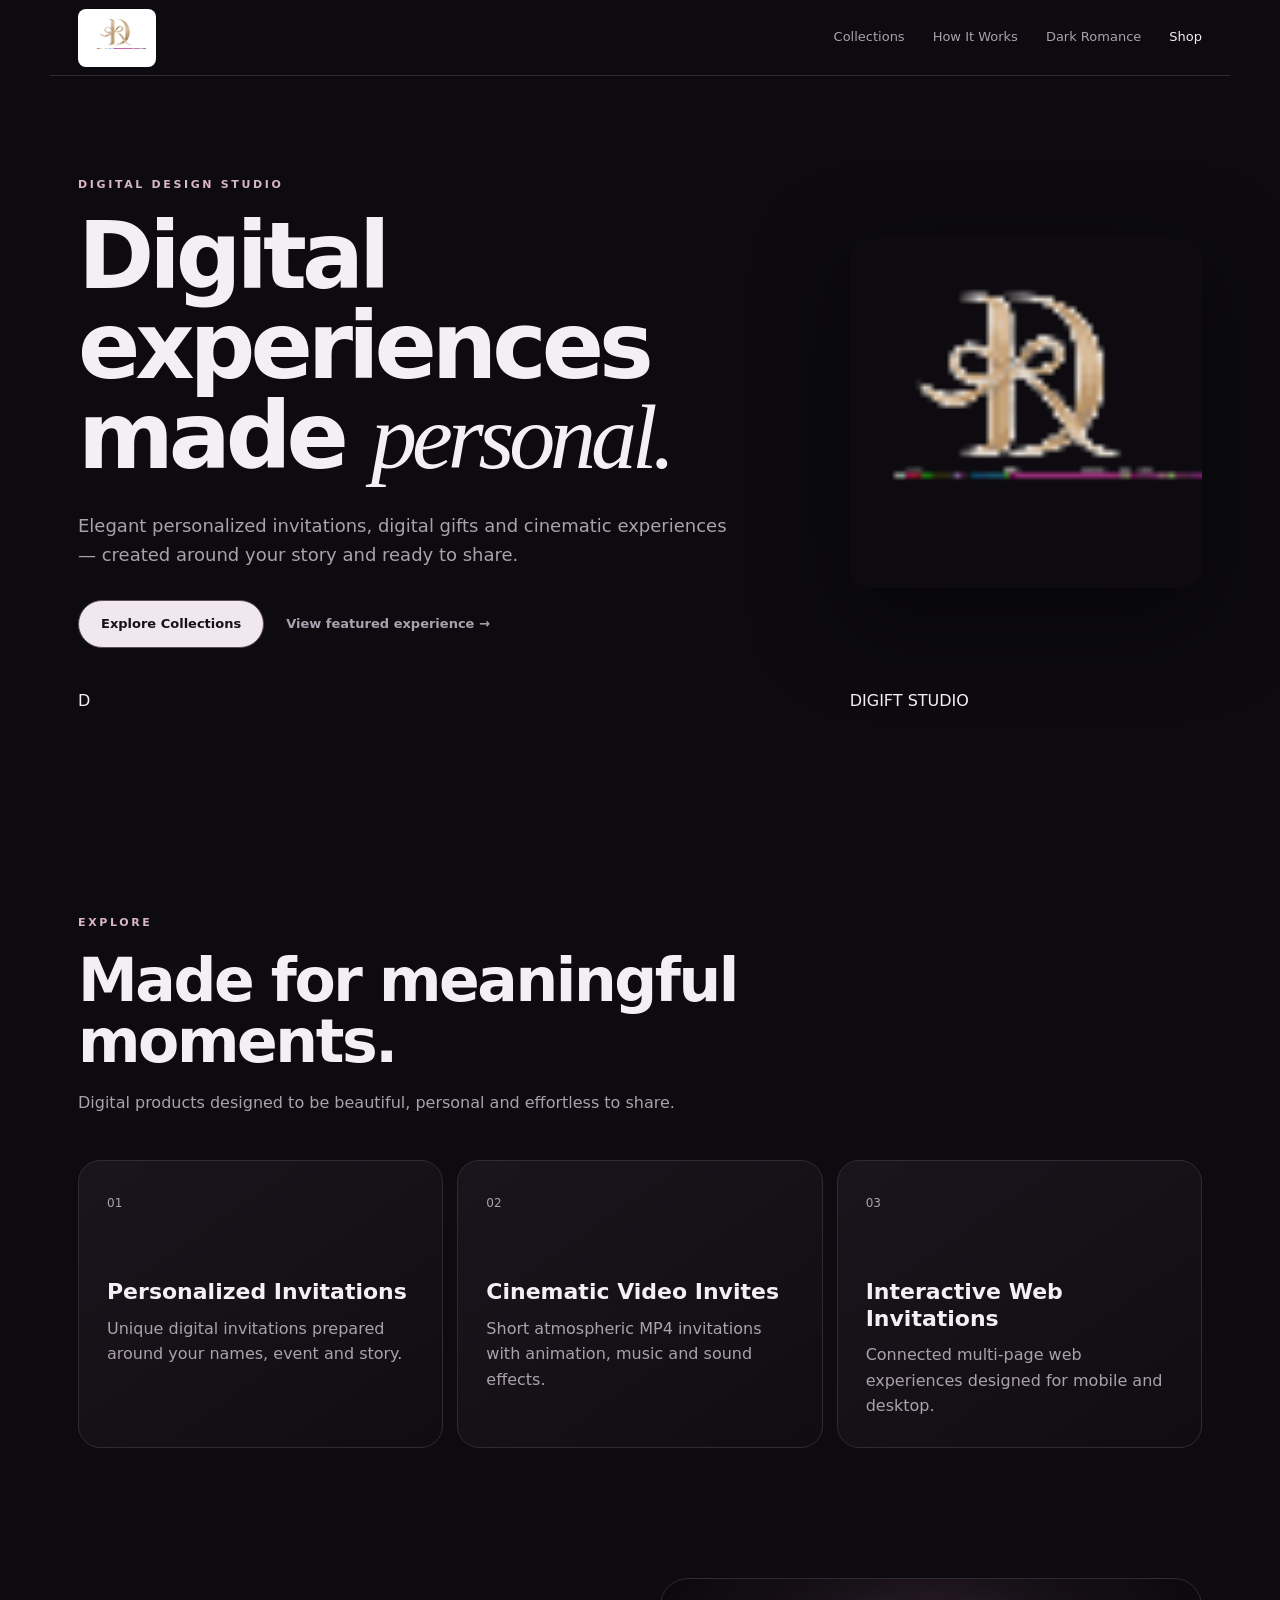
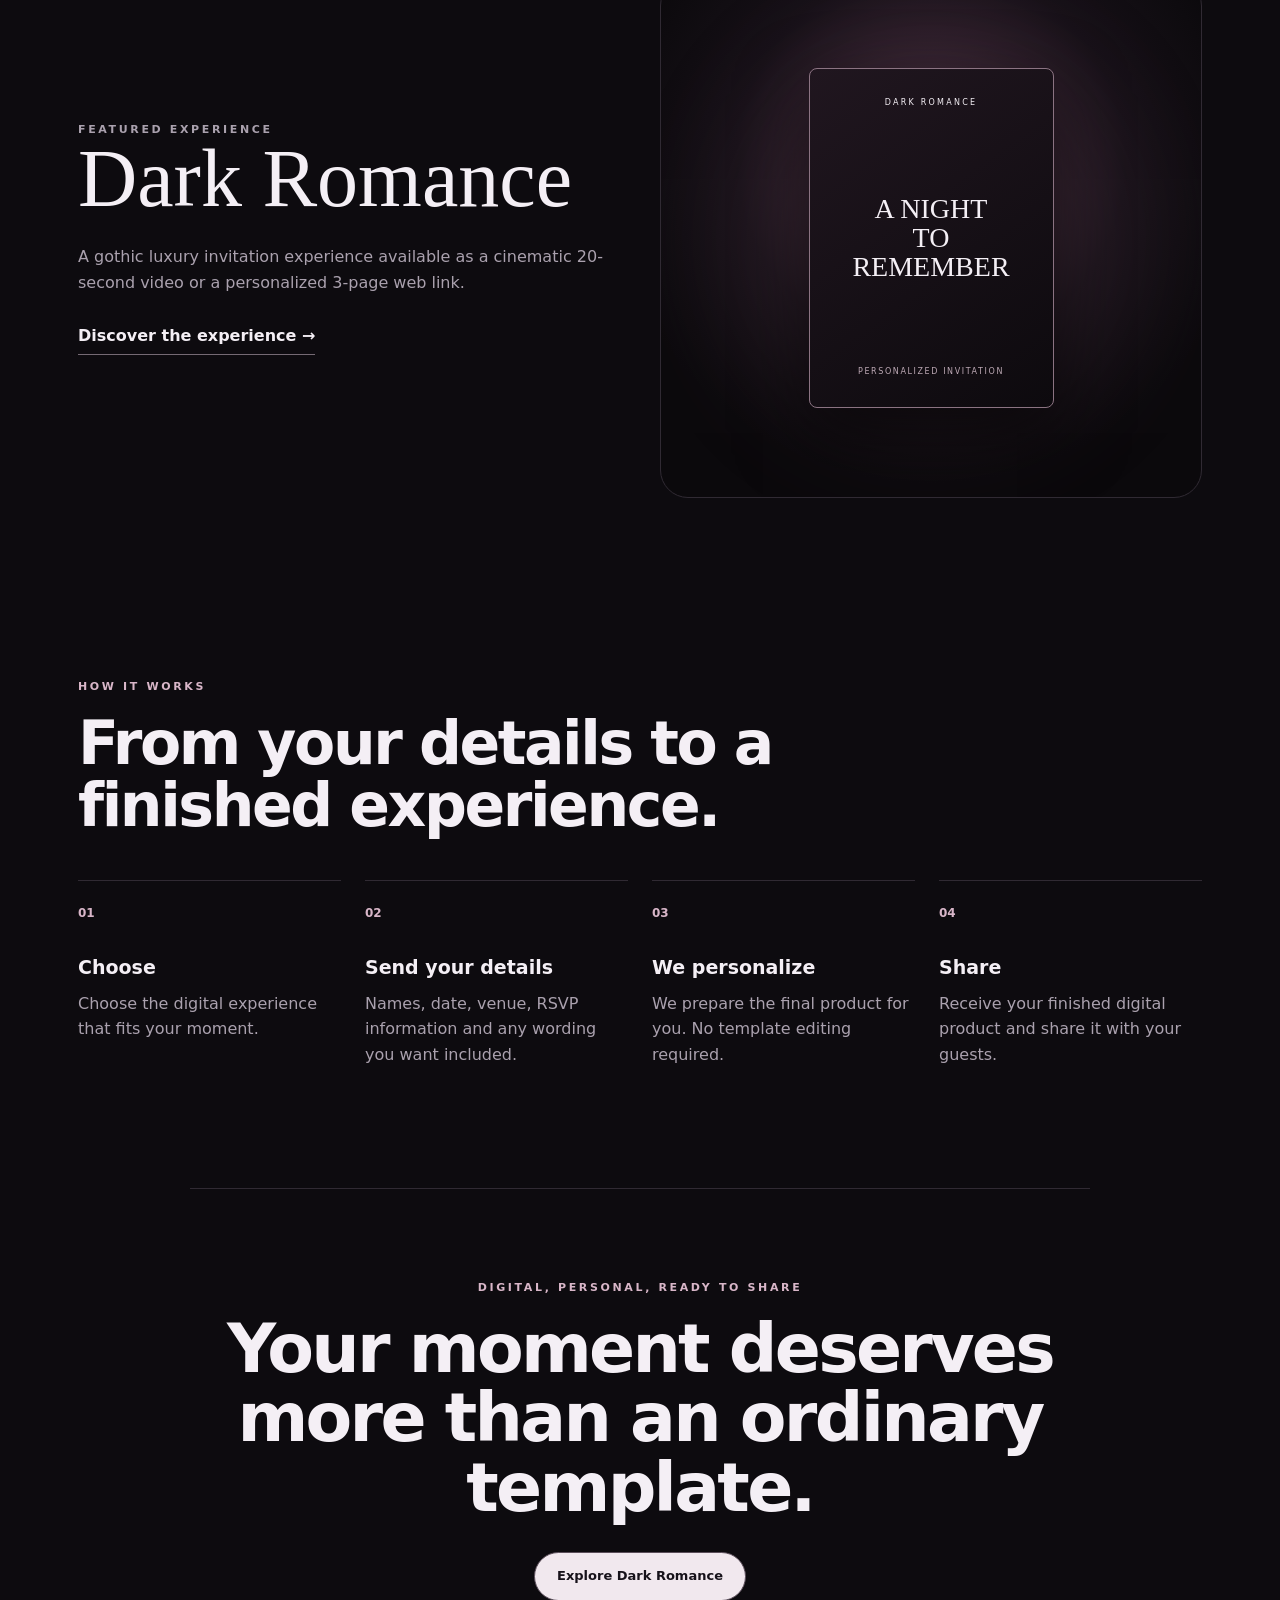
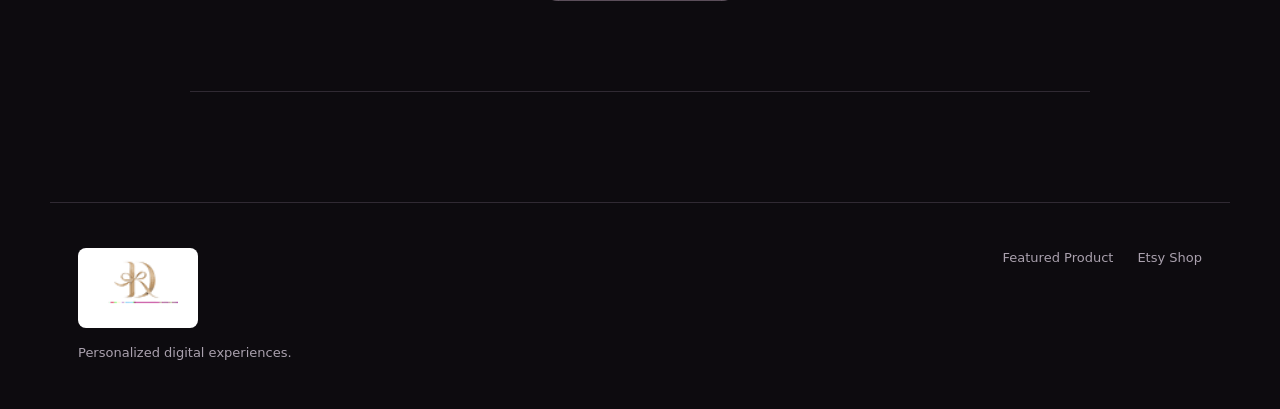
==== index.html @ c147edbf "Use PNG logo assets on homepage" ====
<!doctype html>
<html lang="en">
<head>
  <meta charset="utf-8">
  <meta name="viewport" content="width=device-width,initial-scale=1,viewport-fit=cover">
  <meta name="theme-color" content="#0d0b0f">
  <meta name="description" content="Digift Studio creates personalized digital invitations, cinematic video invites, interactive web invitations and elegant digital gifts designed to feel like an experience.">
  <meta name="robots" content="index,follow,max-image-preview:large">
  <link rel="canonical" href="https://digiftstudio.com/">
  <link rel="icon" href="/assets/digift-logo-transparent.png" type="image/png">
  <meta property="og:type" content="website">
  <meta property="og:site_name" content="Digift Studio">
  <meta property="og:title" content="Digift Studio | Personalized Digital Invitations & Gifts">
  <meta property="og:description" content="Personalized digital invitations, cinematic video invites, interactive web experiences and elegant digital gifts.">
  <meta property="og:url" content="https://digiftstudio.com/">
  <meta property="og:image" content="https://digiftstudio.com/assets/digift-logo-transparent.png">
  <meta name="twitter:card" content="summary">
  <meta name="twitter:title" content="Digift Studio | Personalized Digital Invitations & Gifts">
  <meta name="twitter:description" content="Digital experiences made personal.">
  <script type="application/ld+json">
  {
    "@context":"https://schema.org",
    "@type":"Organization",
    "name":"Digift Studio",
    "url":"https://digiftstudio.com/",
    "logo":"https://digiftstudio.com/assets/digift-logo-transparent.png",
    "description":"Digital design studio creating personalized digital invitations, gifts and interactive experiences."
  }
  </script>
  <link rel="stylesheet" href="/styles.css">
  <title>Digift Studio | Personalized Digital Invitations & Gifts</title>
</head>
<body>
<a class="skip-link" href="#main">Skip to content</a>
<header class="site-header">
  <a class="brand brand-logo" href="/" aria-label="Digift Studio home"><img src="/assets/digift-logo-transparent.png" alt="Digift Studio" width="132" height="132"></a>
  <nav class="desktop-nav" aria-label="Primary navigation">
    <a href="#collections">Collections</a>
    <a href="#how-it-works">How It Works</a>
    <a href="/personalized-dark-romance-invitation/">Dark Romance</a>
    <a class="nav-shop" href="https://www.etsy.com/listing/4589077296/personalized-dark-romance-invitation" target="_blank" rel="noopener">Shop</a>
  </nav>
  <details class="mobile-nav">
    <summary aria-label="Open navigation">Menu</summary>
    <div class="mobile-nav-panel">
      <a href="#collections">Collections</a>
      <a href="#how-it-works">How It Works</a>
      <a href="/personalized-dark-romance-invitation/">Dark Romance</a>
      <a href="https://www.etsy.com/listing/4589077296/personalized-dark-romance-invitation" target="_blank" rel="noopener">View on Etsy</a>
    </div>
  </details>
</header>

<main id="main">
  <section class="hero hero-home">
    <div class="hero-copy-wrap">
      <p class="eyebrow">DIGITAL DESIGN STUDIO</p>
      <h1>Digital experiences made <em>personal.</em></h1>
      <p class="hero-copy">Elegant personalized invitations, digital gifts and cinematic experiences — created around your story and ready to share.</p>
      <div class="hero-actions">
        <a class="button" href="#collections">Explore Collections</a>
        <a class="quiet-link" href="/personalized-dark-romance-invitation/">View featured experience →</a>
      </div>
    </div>
    <div class="hero-brand"><img src="/assets/digift-logo-transparent.png" alt="Digift Studio logo" width="520" height="520" loading="eager" decoding="async"></div>
      <div class="brand-monogram">D</div>
      <div class="brand-caption">DIGIFT <span>STUDIO</span></div>
    </div>
  </section>

  <section id="collections" class="section">
    <div class="section-heading">
      <p class="eyebrow">EXPLORE</p>
      <h2>Made for meaningful moments.</h2>
      <p class="section-intro">Digital products designed to be beautiful, personal and effortless to share.</p>
    </div>
    <div class="cards">
      <article class="card"><span>01</span><h3>Personalized Invitations</h3><p>Unique digital invitations prepared around your names, event and story.</p></article>
      <article class="card"><span>02</span><h3>Cinematic Video Invites</h3><p>Short atmospheric MP4 invitations with animation, music and sound effects.</p></article>
      <article class="card"><span>03</span><h3>Interactive Web Invitations</h3><p>Connected multi-page web experiences designed for mobile and desktop.</p></article>
    </div>
  </section>

  <section class="feature" aria-labelledby="featured-title">
    <div class="feature-copy">
      <p class="eyebrow">FEATURED EXPERIENCE</p>
      <h2 id="featured-title">Dark Romance</h2>
      <p>A gothic luxury invitation experience available as a cinematic 20-second video or a personalized 3-page web link.</p>
      <a class="text-link" href="/personalized-dark-romance-invitation/">Discover the experience →</a>
    </div>
    <div class="feature-art" aria-hidden="true">
      <div class="art-glow"></div>
      <div class="mini-card"><small>DARK ROMANCE</small><strong>A NIGHT<br>TO REMEMBER</strong><i>PERSONALIZED INVITATION</i></div>
    </div>
  </section>

  <section id="how-it-works" class="section">
    <div class="section-heading">
      <p class="eyebrow">HOW IT WORKS</p>
      <h2>From your details to a finished experience.</h2>
    </div>
    <div class="steps">
      <div><b>01</b><h3>Choose</h3><p>Choose the digital experience that fits your moment.</p></div>
      <div><b>02</b><h3>Send your details</h3><p>Names, date, venue, RSVP information and any wording you want included.</p></div>
      <div><b>03</b><h3>We personalize</h3><p>We prepare the final product for you. No template editing required.</p></div>
      <div><b>04</b><h3>Share</h3><p>Receive your finished digital product and share it with your guests.</p></div>
    </div>
  </section>

  <section class="cta-section">
    <p class="eyebrow">DIGITAL, PERSONAL, READY TO SHARE</p>
    <h2>Your moment deserves more than an ordinary template.</h2>
    <a class="button" href="/personalized-dark-romance-invitation/">Explore Dark Romance</a>
  </section>
</main>

<footer>
  <div><a class="brand footer-logo" href="/" aria-label="Digift Studio home"><img src="/assets/digift-logo-transparent.png" alt="Digift Studio" width="150" height="150"></a><p>Personalized digital experiences.</p></div>
  <div class="footer-links"><a href="/personalized-dark-romance-invitation/">Featured Product</a><a href="https://www.etsy.com/listing/4589077296/personalized-dark-romance-invitation" target="_blank" rel="noopener">Etsy Shop</a></div>
</footer>
</body>
</html>
---- styles.css ----
:root{--bg:#0d0b0f;--panel:#17131a;--text:#f4eff5;--muted:#aaa1ae;--line:#302a33;--accent:#d8b6c8;--gold:#c7a16b;--max:1180px}
*{box-sizing:border-box}
html{scroll-behavior:smooth;scroll-padding-top:90px}
body{margin:0;background:var(--bg);color:var(--text);font-family:Inter,ui-sans-serif,system-ui,-apple-system,BlinkMacSystemFont,"Segoe UI",sans-serif;line-height:1.6}
a{color:inherit;text-decoration:none}
a:focus-visible,summary:focus-visible{outline:2px solid var(--accent);outline-offset:4px;border-radius:4px}
.skip-link{position:fixed;left:12px;top:-60px;background:#fff;color:#111;padding:10px 14px;border-radius:8px;z-index:100}
.skip-link:focus{top:12px}
.site-header{min-height:76px;display:flex;align-items:center;justify-content:space-between;max-width:var(--max);margin:auto;padding:0 28px;border-bottom:1px solid var(--line);position:relative;z-index:10}
.brand{font-weight:800;letter-spacing:.16em;font-size:14px;white-space:nowrap}.brand span{font-weight:400;color:var(--muted)}
.brand-logo{display:flex;align-items:center;letter-spacing:0}.brand-logo img{display:block;width:78px;height:58px;object-fit:contain;background:#fff;border-radius:8px}.footer-logo img{width:120px;height:80px;object-fit:contain;background:#fff;border-radius:8px}
nav{display:flex;gap:28px;font-size:13px;color:var(--muted)}nav a:hover,.text-link:hover,.quiet-link:hover{color:var(--text)}.nav-shop{color:var(--text)}
.mobile-nav{display:none;color:var(--text)}.mobile-nav summary{cursor:pointer;list-style:none;font-size:12px;letter-spacing:.1em;text-transform:uppercase}.mobile-nav summary::-webkit-details-marker{display:none}.mobile-nav-panel{position:absolute;right:0;top:64px;width:min(260px,calc(100vw - 44px));padding:10px;border:1px solid var(--line);border-radius:18px;background:rgba(23,19,26,.97);box-shadow:0 20px 60px #0008}.mobile-nav-panel a{display:block;padding:12px 14px;color:var(--muted)}.mobile-nav-panel a:hover{color:var(--text)}
.hero{max-width:var(--max);margin:auto;padding:100px 28px}.hero-home{min-height:690px;display:grid;grid-template-columns:1.35fr .65fr;gap:40px;align-items:center}.eyebrow{font-size:11px;letter-spacing:.24em;color:var(--accent);font-weight:700;margin:0 0 18px}.hero h1{font-size:clamp(48px,8vw,92px);line-height:.98;letter-spacing:-.055em;margin:0;max-width:900px}.hero h1 em{font-family:Georgia,serif;font-weight:400}.hero-copy{max-width:650px;color:var(--muted);font-size:18px;margin:30px 0}.hero-actions{display:flex;align-items:center;gap:22px;flex-wrap:wrap}.button{display:inline-flex;align-items:center;justify-content:center;width:max-content;padding:13px 22px;border:1px solid #5b4e5a;border-radius:999px;background:#f1e8ee;color:#17121a;font-weight:700;font-size:13px}.quiet-link{color:var(--muted);font-size:13px;font-weight:600}.hero-brand{min-height:420px;display:grid;place-items:center}.hero-brand img{width:min(100%,520px);height:auto;display:block;border-radius:20px;box-shadow:0 30px 90px #0008}
.section{max-width:var(--max);margin:auto;padding:100px 28px}.section-heading{max-width:800px;margin-bottom:44px}.section h2{font-size:clamp(34px,5vw,60px);line-height:1.02;letter-spacing:-.04em;margin:0}.section-intro{color:var(--muted);max-width:650px;margin:18px 0 0}.cards{display:grid;grid-template-columns:repeat(3,1fr);gap:14px}.card{min-height:260px;border:1px solid var(--line);border-radius:22px;padding:28px;background:linear-gradient(145deg,#1a151c,#100d12);transition:transform .25s ease,border-color .25s ease}.card:hover{transform:translateY(-4px);border-color:#544653}.card span{color:var(--muted);font-size:12px}.card h3{font-size:22px;margin:65px 0 10px;line-height:1.2}.card p,.steps p,.feature p{color:var(--muted);margin:0}
.feature{max-width:var(--max);margin:30px auto 80px;padding:0 28px;display:grid;grid-template-columns:1fr 1fr;gap:40px;align-items:center}.feature-copy{padding:50px 0}.feature-copy h2{font-size:clamp(48px,7vw,82px);font-family:Georgia,serif;font-weight:400;line-height:1;margin:0 0 24px}.text-link{display:inline-block;margin-top:28px;font-weight:700;border-bottom:1px solid #756a74;padding-bottom:5px}.feature-art{height:520px;border-radius:28px;border:1px solid var(--line);display:grid;place-items:center;overflow:hidden;position:relative;background:radial-gradient(circle at 50% 35%,#4b3042 0,#171118 45%,#0b090c 75%)}.art-glow{position:absolute;width:320px;height:320px;border-radius:50%;background:#8f5e78;filter:blur(80px);opacity:.22}.mini-card{position:relative;width:245px;height:340px;border:1px solid #8b7382;border-radius:8px;background:linear-gradient(145deg,#20161f,#0d0a0e);box-shadow:0 25px 70px #0009;padding:28px;display:flex;flex-direction:column;justify-content:space-between;text-align:center}.mini-card small{font-size:8px;letter-spacing:.28em}.mini-card strong{font-family:Georgia,serif;font-size:28px;line-height:1.05;font-weight:400}.mini-card i{font-size:8px;letter-spacing:.2em;font-style:normal;color:#bda9b5}
.steps{display:grid;grid-template-columns:repeat(4,1fr);gap:24px}.steps>div{border-top:1px solid var(--line);padding-top:18px}.steps b{color:var(--accent);font-size:12px}.steps h3{font-size:19px;margin:28px 0 8px}.cta-section{max-width:900px;margin:20px auto 110px;padding:90px 28px;text-align:center;border-top:1px solid var(--line);border-bottom:1px solid var(--line)}.cta-section h2{font-size:clamp(38px,6vw,68px);line-height:1.02;letter-spacing:-.04em;margin:0 0 30px}
footer{border-top:1px solid var(--line);max-width:var(--max);margin:auto;padding:45px 28px;display:flex;justify-content:space-between;gap:30px;color:var(--muted);font-size:13px}.footer-logo{display:inline-flex;align-items:center}footer .brand{color:var(--text)}footer p{margin:8px 0 0}.footer-links{display:flex;gap:24px;align-items:flex-start}.footer-links a:hover{color:var(--text)}
@media(max-width:760px){.desktop-nav{display:none}.mobile-nav{display:block}.site-header{padding:0 22px}.hero-home{grid-template-columns:1fr;min-height:auto;padding-top:78px}.hero-brand{min-height:230px;order:-1}.hero-brand img{width:min(88vw,460px)}.hero h1{font-size:clamp(46px,14vw,72px)}.hero-copy{font-size:16px}.cards,.feature,.steps{grid-template-columns:1fr}.feature-art{height:420px}.section{padding:75px 22px}.hero{padding:70px 22px}.feature{padding:0 22px}.feature-copy{padding:25px 0}.cta-section{margin:10px 22px 80px;padding:65px 10px}footer{margin:0 22px;padding-left:0;padding-right:0;flex-direction:column}.footer-links{flex-wrap:wrap}.card{min-height:220px}.card h3{margin-top:42px}}
@media(prefers-reduced-motion:reduce){html{scroll-behavior:auto}.card{transition:none}.card:hover{transform:none}}
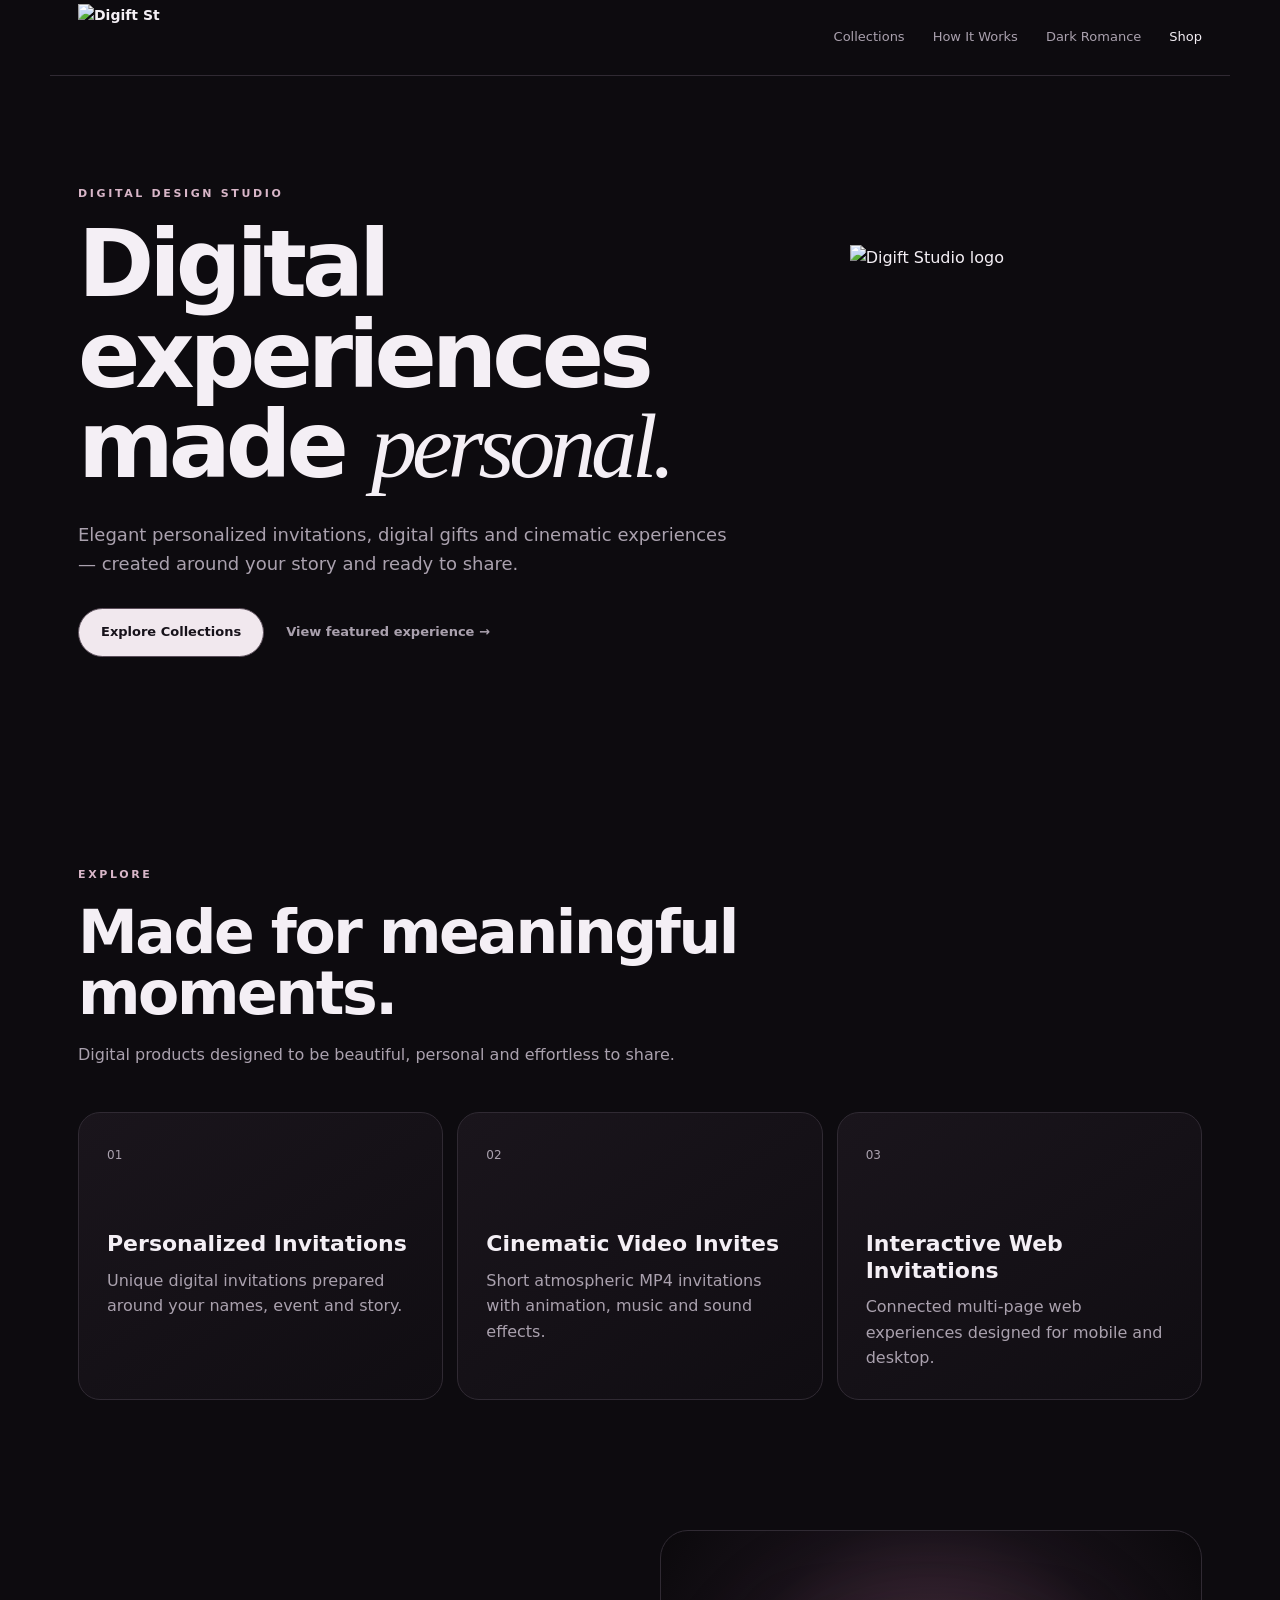
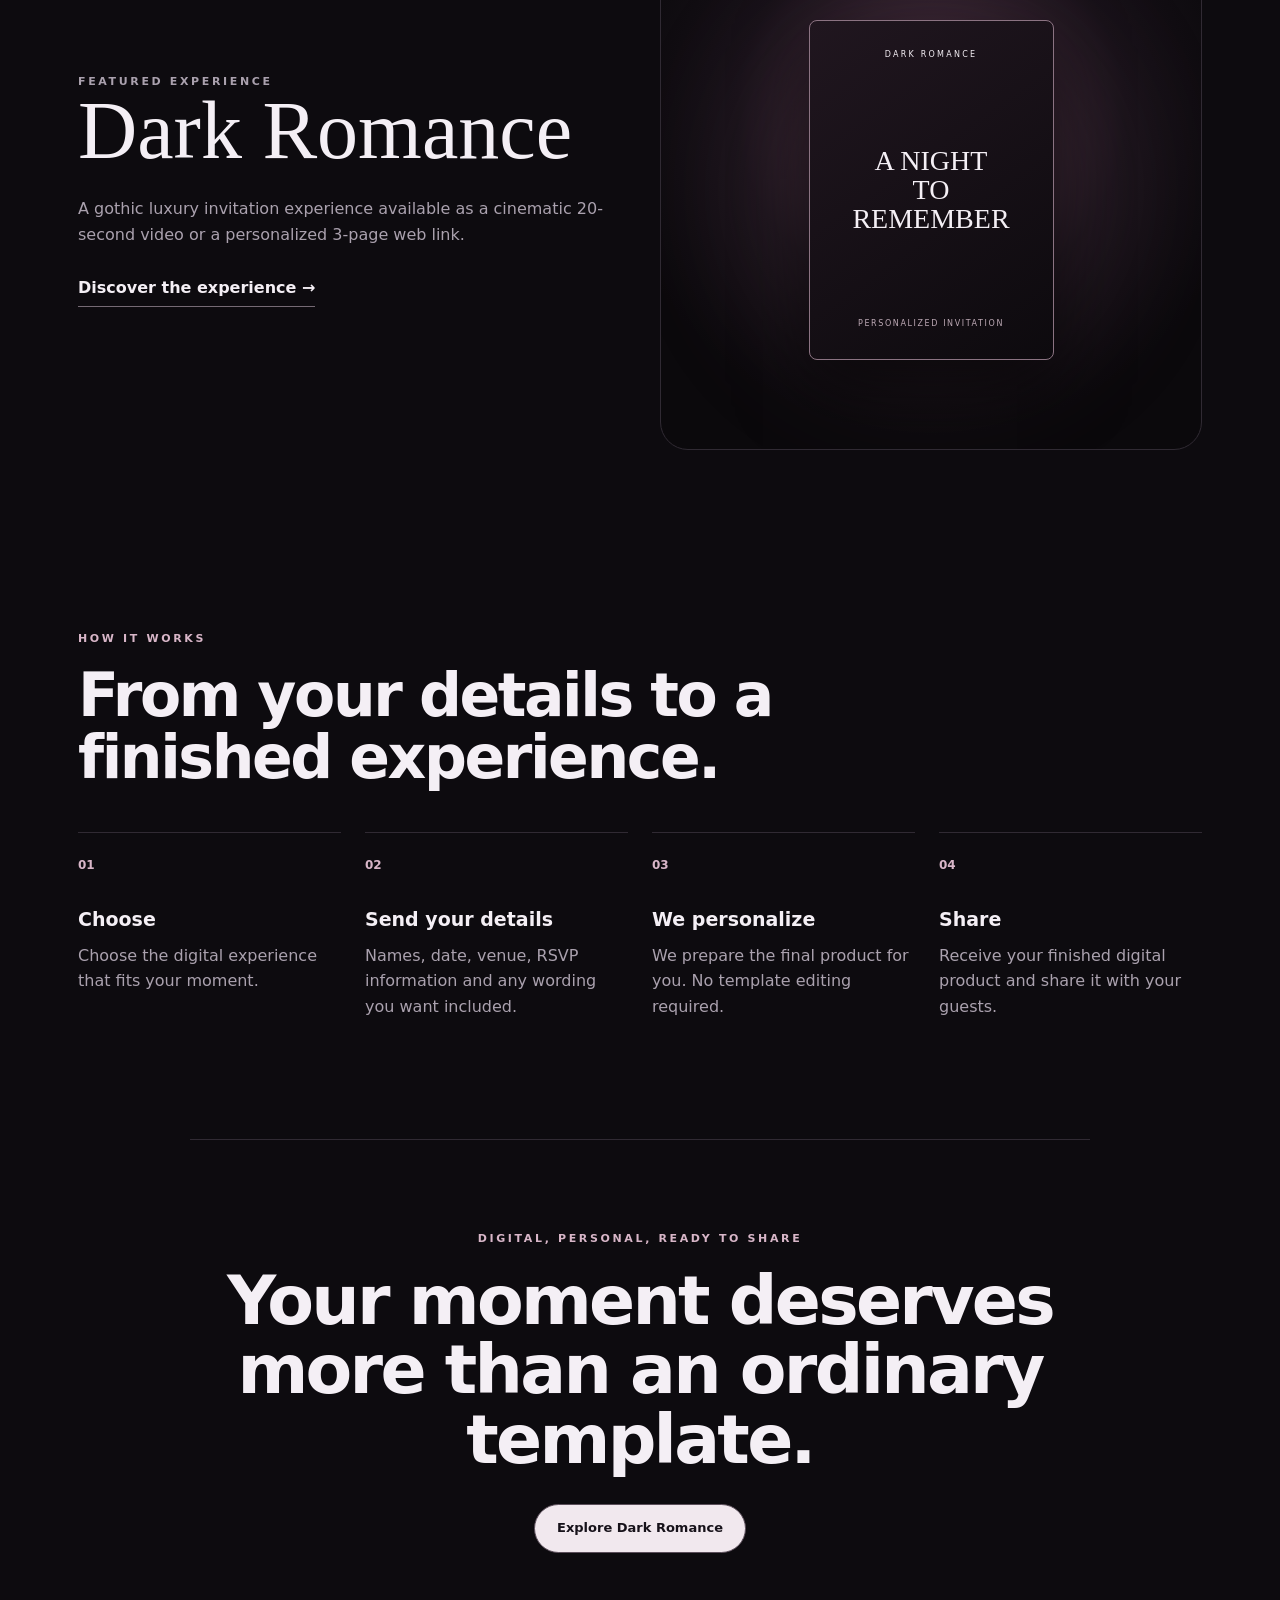
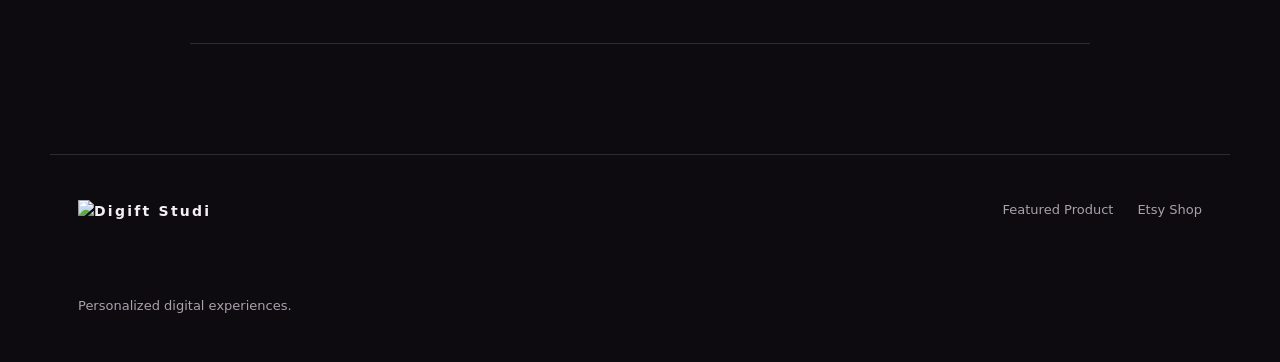
==== commit 33d9df68: "Replace logo with original high-resolution PNG" ====
--- a/index.html
+++ b/index.html
@@ -62,10 +62,7 @@
         <a class="quiet-link" href="/personalized-dark-romance-invitation/">View featured experience →</a>
       </div>
     </div>
-    <div class="hero-brand"><img src="/assets/digift-logo-transparent.png" alt="Digift Studio logo" width="520" height="520" loading="eager" decoding="async"></div>
-      <div class="brand-monogram">D</div>
-      <div class="brand-caption">DIGIFT <span>STUDIO</span></div>
-    </div>
+    <div class="hero-brand"><img src="/assets/digift-logo-transparent.png" alt="Digift Studio logo" width="512" height="512" loading="eager" decoding="async"></div>
   </section>
 
   <section id="collections" class="section">
--- a/styles.css
+++ b/styles.css
@@ -8,10 +8,10 @@
 .skip-link:focus{top:12px}
 .site-header{min-height:76px;display:flex;align-items:center;justify-content:space-between;max-width:var(--max);margin:auto;padding:0 28px;border-bottom:1px solid var(--line);position:relative;z-index:10}
 .brand{font-weight:800;letter-spacing:.16em;font-size:14px;white-space:nowrap}.brand span{font-weight:400;color:var(--muted)}
-.brand-logo{display:flex;align-items:center;letter-spacing:0}.brand-logo img{display:block;width:78px;height:58px;object-fit:contain;background:#fff;border-radius:8px}.footer-logo img{width:120px;height:80px;object-fit:contain;background:#fff;border-radius:8px}
+.brand-logo{display:flex;align-items:center;letter-spacing:0}.brand-logo img{display:block;width:82px;height:68px;object-fit:contain}.footer-logo img{width:132px;height:88px;object-fit:contain}
 nav{display:flex;gap:28px;font-size:13px;color:var(--muted)}nav a:hover,.text-link:hover,.quiet-link:hover{color:var(--text)}.nav-shop{color:var(--text)}
 .mobile-nav{display:none;color:var(--text)}.mobile-nav summary{cursor:pointer;list-style:none;font-size:12px;letter-spacing:.1em;text-transform:uppercase}.mobile-nav summary::-webkit-details-marker{display:none}.mobile-nav-panel{position:absolute;right:0;top:64px;width:min(260px,calc(100vw - 44px));padding:10px;border:1px solid var(--line);border-radius:18px;background:rgba(23,19,26,.97);box-shadow:0 20px 60px #0008}.mobile-nav-panel a{display:block;padding:12px 14px;color:var(--muted)}.mobile-nav-panel a:hover{color:var(--text)}
-.hero{max-width:var(--max);margin:auto;padding:100px 28px}.hero-home{min-height:690px;display:grid;grid-template-columns:1.35fr .65fr;gap:40px;align-items:center}.eyebrow{font-size:11px;letter-spacing:.24em;color:var(--accent);font-weight:700;margin:0 0 18px}.hero h1{font-size:clamp(48px,8vw,92px);line-height:.98;letter-spacing:-.055em;margin:0;max-width:900px}.hero h1 em{font-family:Georgia,serif;font-weight:400}.hero-copy{max-width:650px;color:var(--muted);font-size:18px;margin:30px 0}.hero-actions{display:flex;align-items:center;gap:22px;flex-wrap:wrap}.button{display:inline-flex;align-items:center;justify-content:center;width:max-content;padding:13px 22px;border:1px solid #5b4e5a;border-radius:999px;background:#f1e8ee;color:#17121a;font-weight:700;font-size:13px}.quiet-link{color:var(--muted);font-size:13px;font-weight:600}.hero-brand{min-height:420px;display:grid;place-items:center}.hero-brand img{width:min(100%,520px);height:auto;display:block;border-radius:20px;box-shadow:0 30px 90px #0008}
+.hero{max-width:var(--max);margin:auto;padding:100px 28px}.hero-home{min-height:690px;display:grid;grid-template-columns:1.35fr .65fr;gap:40px;align-items:center}.eyebrow{font-size:11px;letter-spacing:.24em;color:var(--accent);font-weight:700;margin:0 0 18px}.hero h1{font-size:clamp(48px,8vw,92px);line-height:.98;letter-spacing:-.055em;margin:0;max-width:900px}.hero h1 em{font-family:Georgia,serif;font-weight:400}.hero-copy{max-width:650px;color:var(--muted);font-size:18px;margin:30px 0}.hero-actions{display:flex;align-items:center;gap:22px;flex-wrap:wrap}.button{display:inline-flex;align-items:center;justify-content:center;width:max-content;padding:13px 22px;border:1px solid #5b4e5a;border-radius:999px;background:#f1e8ee;color:#17121a;font-weight:700;font-size:13px}.quiet-link{color:var(--muted);font-size:13px;font-weight:600}.hero-brand{min-height:420px;display:grid;place-items:center}.hero-brand img{width:min(100%,512px);height:auto;display:block}
 .section{max-width:var(--max);margin:auto;padding:100px 28px}.section-heading{max-width:800px;margin-bottom:44px}.section h2{font-size:clamp(34px,5vw,60px);line-height:1.02;letter-spacing:-.04em;margin:0}.section-intro{color:var(--muted);max-width:650px;margin:18px 0 0}.cards{display:grid;grid-template-columns:repeat(3,1fr);gap:14px}.card{min-height:260px;border:1px solid var(--line);border-radius:22px;padding:28px;background:linear-gradient(145deg,#1a151c,#100d12);transition:transform .25s ease,border-color .25s ease}.card:hover{transform:translateY(-4px);border-color:#544653}.card span{color:var(--muted);font-size:12px}.card h3{font-size:22px;margin:65px 0 10px;line-height:1.2}.card p,.steps p,.feature p{color:var(--muted);margin:0}
 .feature{max-width:var(--max);margin:30px auto 80px;padding:0 28px;display:grid;grid-template-columns:1fr 1fr;gap:40px;align-items:center}.feature-copy{padding:50px 0}.feature-copy h2{font-size:clamp(48px,7vw,82px);font-family:Georgia,serif;font-weight:400;line-height:1;margin:0 0 24px}.text-link{display:inline-block;margin-top:28px;font-weight:700;border-bottom:1px solid #756a74;padding-bottom:5px}.feature-art{height:520px;border-radius:28px;border:1px solid var(--line);display:grid;place-items:center;overflow:hidden;position:relative;background:radial-gradient(circle at 50% 35%,#4b3042 0,#171118 45%,#0b090c 75%)}.art-glow{position:absolute;width:320px;height:320px;border-radius:50%;background:#8f5e78;filter:blur(80px);opacity:.22}.mini-card{position:relative;width:245px;height:340px;border:1px solid #8b7382;border-radius:8px;background:linear-gradient(145deg,#20161f,#0d0a0e);box-shadow:0 25px 70px #0009;padding:28px;display:flex;flex-direction:column;justify-content:space-between;text-align:center}.mini-card small{font-size:8px;letter-spacing:.28em}.mini-card strong{font-family:Georgia,serif;font-size:28px;line-height:1.05;font-weight:400}.mini-card i{font-size:8px;letter-spacing:.2em;font-style:normal;color:#bda9b5}
 .steps{display:grid;grid-template-columns:repeat(4,1fr);gap:24px}.steps>div{border-top:1px solid var(--line);padding-top:18px}.steps b{color:var(--accent);font-size:12px}.steps h3{font-size:19px;margin:28px 0 8px}.cta-section{max-width:900px;margin:20px auto 110px;padding:90px 28px;text-align:center;border-top:1px solid var(--line);border-bottom:1px solid var(--line)}.cta-section h2{font-size:clamp(38px,6vw,68px);line-height:1.02;letter-spacing:-.04em;margin:0 0 30px}
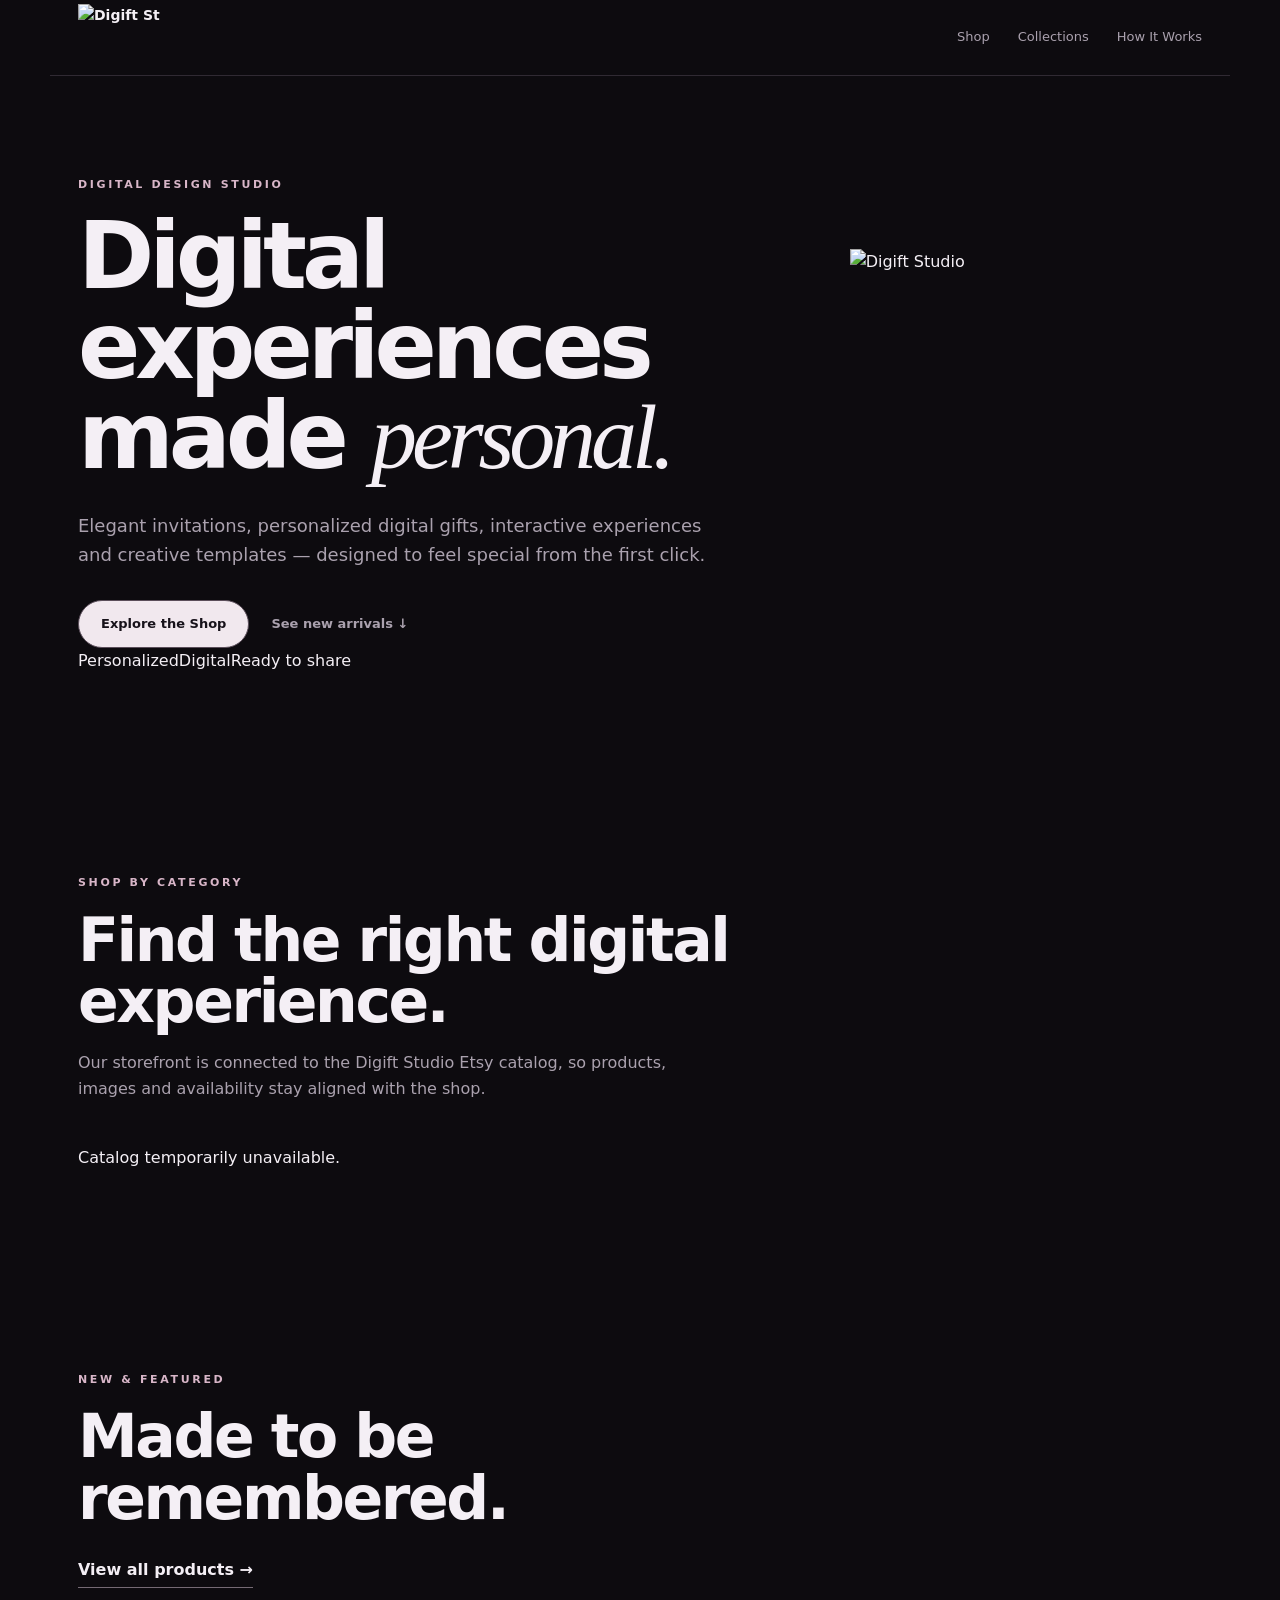
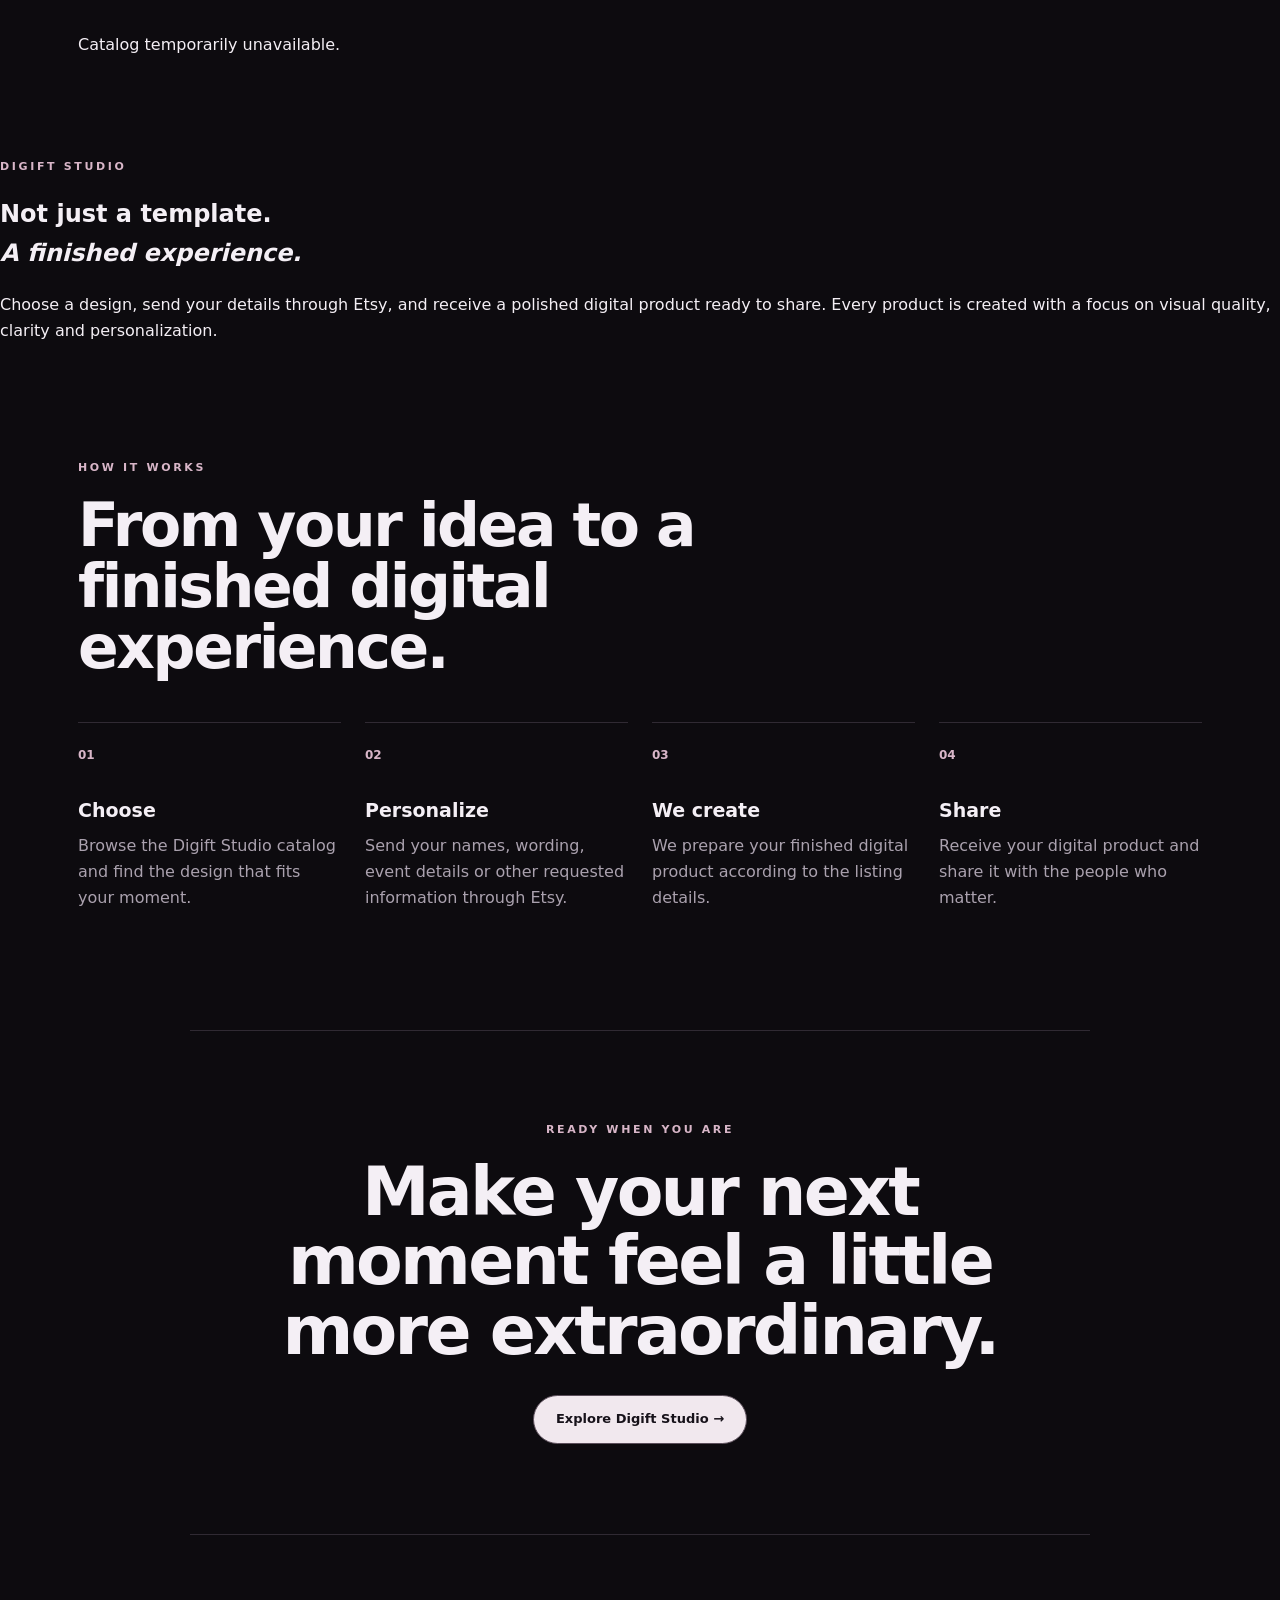
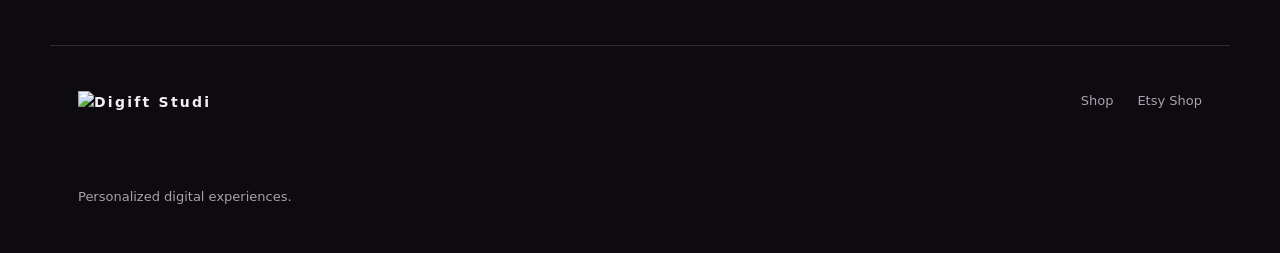
==== commit c29a0c2c: "Rebuild Digift Studio homepage around live Etsy catalog" ====
--- a/index.html
+++ b/index.html
@@ -1,119 +1,77 @@
 <!doctype html>
 <html lang="en">
 <head>
-  <meta charset="utf-8">
-  <meta name="viewport" content="width=device-width,initial-scale=1,viewport-fit=cover">
-  <meta name="theme-color" content="#0d0b0f">
-  <meta name="description" content="Digift Studio creates personalized digital invitations, cinematic video invites, interactive web invitations and elegant digital gifts designed to feel like an experience.">
-  <meta name="robots" content="index,follow,max-image-preview:large">
-  <link rel="canonical" href="https://digiftstudio.com/">
-  <link rel="icon" href="/assets/digift-logo-transparent.png" type="image/png">
-  <meta property="og:type" content="website">
-  <meta property="og:site_name" content="Digift Studio">
-  <meta property="og:title" content="Digift Studio | Personalized Digital Invitations & Gifts">
-  <meta property="og:description" content="Personalized digital invitations, cinematic video invites, interactive web experiences and elegant digital gifts.">
-  <meta property="og:url" content="https://digiftstudio.com/">
-  <meta property="og:image" content="https://digiftstudio.com/assets/digift-logo-transparent.png">
-  <meta name="twitter:card" content="summary">
-  <meta name="twitter:title" content="Digift Studio | Personalized Digital Invitations & Gifts">
-  <meta name="twitter:description" content="Digital experiences made personal.">
-  <script type="application/ld+json">
-  {
-    "@context":"https://schema.org",
-    "@type":"Organization",
-    "name":"Digift Studio",
-    "url":"https://digiftstudio.com/",
-    "logo":"https://digiftstudio.com/assets/digift-logo-transparent.png",
-    "description":"Digital design studio creating personalized digital invitations, gifts and interactive experiences."
-  }
-  </script>
-  <link rel="stylesheet" href="/styles.css">
-  <title>Digift Studio | Personalized Digital Invitations & Gifts</title>
+<meta charset="utf-8">
+<meta name="viewport" content="width=device-width,initial-scale=1,viewport-fit=cover">
+<meta name="theme-color" content="#f7f3ed">
+<meta name="description" content="Digift Studio creates elegant digital invitations, personalized digital gifts, interactive experiences and creative templates designed to be beautiful, personal and ready to share.">
+<meta name="robots" content="index,follow,max-image-preview:large">
+<link rel="icon" href="/assets/digift-logo-transparent.png" type="image/png">
+<meta property="og:type" content="website">
+<meta property="og:site_name" content="Digift Studio">
+<meta property="og:title" content="Digift Studio | Digital Invitations, Gifts & Templates">
+<meta property="og:description" content="Elegant digital experiences made personal. Explore Digift Studio products from our Etsy shop.">
+<meta property="og:image" content="/assets/digift-logo-transparent.png">
+<link rel="stylesheet" href="/styles.css">
+<title>Digift Studio | Digital Invitations, Gifts & Templates</title>
 </head>
 <body>
 <a class="skip-link" href="#main">Skip to content</a>
 <header class="site-header">
-  <a class="brand brand-logo" href="/" aria-label="Digift Studio home"><img src="/assets/digift-logo-transparent.png" alt="Digift Studio" width="132" height="132"></a>
-  <nav class="desktop-nav" aria-label="Primary navigation">
-    <a href="#collections">Collections</a>
-    <a href="#how-it-works">How It Works</a>
-    <a href="/personalized-dark-romance-invitation/">Dark Romance</a>
-    <a class="nav-shop" href="https://www.etsy.com/listing/4589077296/personalized-dark-romance-invitation" target="_blank" rel="noopener">Shop</a>
-  </nav>
-  <details class="mobile-nav">
-    <summary aria-label="Open navigation">Menu</summary>
-    <div class="mobile-nav-panel">
-      <a href="#collections">Collections</a>
-      <a href="#how-it-works">How It Works</a>
-      <a href="/personalized-dark-romance-invitation/">Dark Romance</a>
-      <a href="https://www.etsy.com/listing/4589077296/personalized-dark-romance-invitation" target="_blank" rel="noopener">View on Etsy</a>
-    </div>
-  </details>
+<a class="brand brand-logo" href="/" aria-label="Digift Studio home"><img src="/assets/digift-logo-transparent.png" alt="Digift Studio" width="132" height="132"></a>
+<nav class="desktop-nav" aria-label="Primary navigation">
+<a href="/shop/">Shop</a><a href="#collections">Collections</a><a href="#how-it-works">How It Works</a>
+</nav>
+<details class="mobile-nav"><summary>Menu</summary><div class="mobile-nav-panel"><a href="/shop/">Shop</a><a href="#collections">Collections</a><a href="#how-it-works">How It Works</a></div></details>
 </header>
+<main id="main">
+<section class="hero hero-home">
+<div class="hero-copy-wrap">
+<p class="eyebrow">DIGITAL DESIGN STUDIO</p>
+<h1>Digital experiences made <em>personal.</em></h1>
+<p class="hero-copy">Elegant invitations, personalized digital gifts, interactive experiences and creative templates — designed to feel special from the first click.</p>
+<div class="hero-actions"><a class="button" href="/shop/">Explore the Shop</a><a class="quiet-link" href="#new-arrivals">See new arrivals ↓</a></div>
+<div class="hero-trust"><span>Personalized</span><span>Digital</span><span>Ready to share</span></div>
+</div>
+<div class="hero-brand"><img src="/assets/digift-logo-transparent.png" alt="Digift Studio" width="512" height="512" loading="eager" decoding="async"></div>
+</section>
 
-<main id="main">
-  <section class="hero hero-home">
-    <div class="hero-copy-wrap">
-      <p class="eyebrow">DIGITAL DESIGN STUDIO</p>
-      <h1>Digital experiences made <em>personal.</em></h1>
-      <p class="hero-copy">Elegant personalized invitations, digital gifts and cinematic experiences — created around your story and ready to share.</p>
-      <div class="hero-actions">
-        <a class="button" href="#collections">Explore Collections</a>
-        <a class="quiet-link" href="/personalized-dark-romance-invitation/">View featured experience →</a>
-      </div>
-    </div>
-    <div class="hero-brand"><img src="/assets/digift-logo-transparent.png" alt="Digift Studio logo" width="512" height="512" loading="eager" decoding="async"></div>
-  </section>
+<section id="collections" class="section">
+<div class="section-heading"><p class="eyebrow">SHOP BY CATEGORY</p><h2>Find the right digital experience.</h2><p class="section-intro">Our storefront is connected to the Digift Studio Etsy catalog, so products, images and availability stay aligned with the shop.</p></div>
+<div id="category-list" class="category-grid"><div class="catalog-loading">Loading collections…</div></div>
+</section>
 
-  <section id="collections" class="section">
-    <div class="section-heading">
-      <p class="eyebrow">EXPLORE</p>
-      <h2>Made for meaningful moments.</h2>
-      <p class="section-intro">Digital products designed to be beautiful, personal and effortless to share.</p>
-    </div>
-    <div class="cards">
-      <article class="card"><span>01</span><h3>Personalized Invitations</h3><p>Unique digital invitations prepared around your names, event and story.</p></article>
-      <article class="card"><span>02</span><h3>Cinematic Video Invites</h3><p>Short atmospheric MP4 invitations with animation, music and sound effects.</p></article>
-      <article class="card"><span>03</span><h3>Interactive Web Invitations</h3><p>Connected multi-page web experiences designed for mobile and desktop.</p></article>
-    </div>
-  </section>
+<section id="new-arrivals" class="section section-tight">
+<div class="section-heading row-heading"><div><p class="eyebrow">NEW & FEATURED</p><h2>Made to be remembered.</h2></div><a class="text-link" href="/shop/">View all products →</a></div>
+<div id="featured-products" class="catalog-root"><div class="catalog-loading">Loading products…</div></div>
+</section>
 
-  <section class="feature" aria-labelledby="featured-title">
-    <div class="feature-copy">
-      <p class="eyebrow">FEATURED EXPERIENCE</p>
-      <h2 id="featured-title">Dark Romance</h2>
-      <p>A gothic luxury invitation experience available as a cinematic 20-second video or a personalized 3-page web link.</p>
-      <a class="text-link" href="/personalized-dark-romance-invitation/">Discover the experience →</a>
-    </div>
-    <div class="feature-art" aria-hidden="true">
-      <div class="art-glow"></div>
-      <div class="mini-card"><small>DARK ROMANCE</small><strong>A NIGHT<br>TO REMEMBER</strong><i>PERSONALIZED INVITATION</i></div>
-    </div>
-  </section>
+<section class="statement">
+<div><p class="eyebrow">DIGIFT STUDIO</p><h2>Not just a template.<br><em>A finished experience.</em></h2></div>
+<p>Choose a design, send your details through Etsy, and receive a polished digital product ready to share. Every product is created with a focus on visual quality, clarity and personalization.</p>
+</section>
 
-  <section id="how-it-works" class="section">
-    <div class="section-heading">
-      <p class="eyebrow">HOW IT WORKS</p>
-      <h2>From your details to a finished experience.</h2>
-    </div>
-    <div class="steps">
-      <div><b>01</b><h3>Choose</h3><p>Choose the digital experience that fits your moment.</p></div>
-      <div><b>02</b><h3>Send your details</h3><p>Names, date, venue, RSVP information and any wording you want included.</p></div>
-      <div><b>03</b><h3>We personalize</h3><p>We prepare the final product for you. No template editing required.</p></div>
-      <div><b>04</b><h3>Share</h3><p>Receive your finished digital product and share it with your guests.</p></div>
-    </div>
-  </section>
+<section id="how-it-works" class="section">
+<div class="section-heading"><p class="eyebrow">HOW IT WORKS</p><h2>From your idea to a finished digital experience.</h2></div>
+<div class="steps"><div><b>01</b><h3>Choose</h3><p>Browse the Digift Studio catalog and find the design that fits your moment.</p></div><div><b>02</b><h3>Personalize</h3><p>Send your names, wording, event details or other requested information through Etsy.</p></div><div><b>03</b><h3>We create</h3><p>We prepare your finished digital product according to the listing details.</p></div><div><b>04</b><h3>Share</h3><p>Receive your digital product and share it with the people who matter.</p></div></div>
+</section>
 
-  <section class="cta-section">
-    <p class="eyebrow">DIGITAL, PERSONAL, READY TO SHARE</p>
-    <h2>Your moment deserves more than an ordinary template.</h2>
-    <a class="button" href="/personalized-dark-romance-invitation/">Explore Dark Romance</a>
-  </section>
+<section class="cta-section"><p class="eyebrow">READY WHEN YOU ARE</p><h2>Make your next moment feel a little more extraordinary.</h2><a class="button" href="/shop/">Explore Digift Studio →</a></section>
 </main>
-
-<footer>
-  <div><a class="brand footer-logo" href="/" aria-label="Digift Studio home"><img src="/assets/digift-logo-transparent.png" alt="Digift Studio" width="150" height="150"></a><p>Personalized digital experiences.</p></div>
-  <div class="footer-links"><a href="/personalized-dark-romance-invitation/">Featured Product</a><a href="https://www.etsy.com/listing/4589077296/personalized-dark-romance-invitation" target="_blank" rel="noopener">Etsy Shop</a></div>
-</footer>
+<footer><div><a class="brand footer-logo" href="/"><img src="/assets/digift-logo-transparent.png" alt="Digift Studio" width="150" height="150"></a><p>Personalized digital experiences.</p></div><div class="footer-links"><a href="/shop/">Shop</a><a href="https://www.etsy.com/shop/DigiftStudio" target="_blank" rel="noopener">Etsy Shop</a></div></footer>
+<script src="/catalog.js"></script>
+<script>
+(async()=>{
+ try{
+  const data=await DigiftCatalog.loadCatalog(), products=data.products||[];
+  const categories=[...new Set(products.map(DigiftCatalog.categoryFor))];
+  document.getElementById("category-list").innerHTML=categories.length?categories.map((name,i)=>'<a class="category-card" href="/shop/?category='+encodeURIComponent(name)+'"><span>0'+(i+1)+'</span><strong>'+name+'</strong><small>Explore collection →</small></a>').join(""):'<div class="catalog-empty">Collections will appear here as products are added.</div>';
+  const root=document.getElementById("featured-products");
+  root.innerHTML=products.length?'<div class="product-grid">'+products.slice(0,6).map(renderFeatured).join("")+'</div>':'<div class="catalog-empty">Your Etsy products will appear here after the first catalog sync.</div>';
+ }catch(e){document.getElementById("category-list").innerHTML='<div class="catalog-empty">Catalog temporarily unavailable.</div>';document.getElementById("featured-products").innerHTML='<div class="catalog-empty">Catalog temporarily unavailable.</div>';}
+ function renderFeatured(p){const image=DigiftCatalog.firstImage(p),href=DigiftCatalog.productUrl(p);return '<article class="product-card"><a class="product-media" href="'+href+'">'+(image?'<img src="'+image+'" alt="'+esc(p.title)+'" loading="lazy">':'<div class="media-placeholder">DIGIFT</div>')+'</a><div class="product-info"><p class="product-category">'+esc(DigiftCatalog.categoryFor(p))+'</p><h3><a href="'+href+'">'+esc(p.title)+'</a></h3><div class="product-bottom"><span>'+DigiftCatalog.money(p.price,p.currency_code)+'</span><a class="product-link" href="'+href+'">View →</a></div></div></article>'}
+ function esc(v){return String(v??"").replace(/&/g,"&amp;").replace(/</g,"&lt;").replace(/>/g,"&gt;").replace(/"/g,"&quot;").replace(/'/g,"&#039;")}
+})();
+</script>
 </body>
 </html>
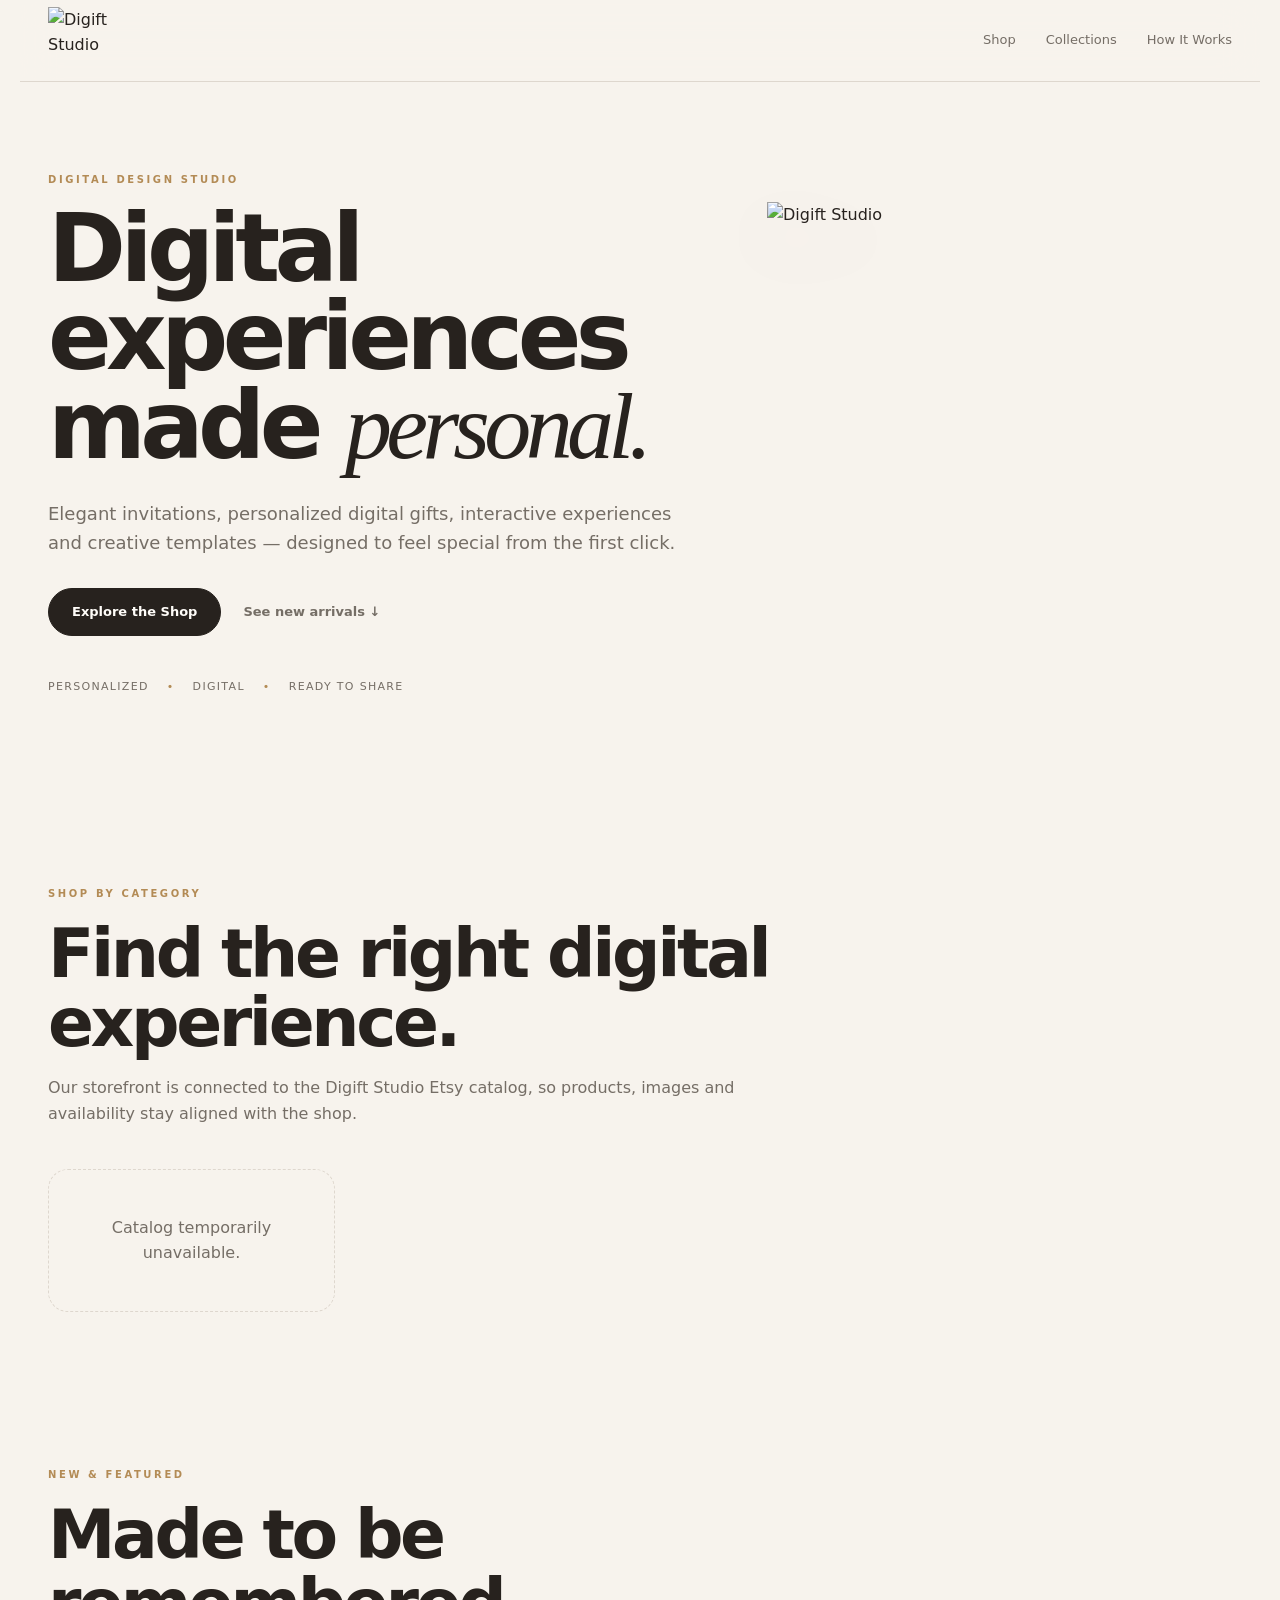
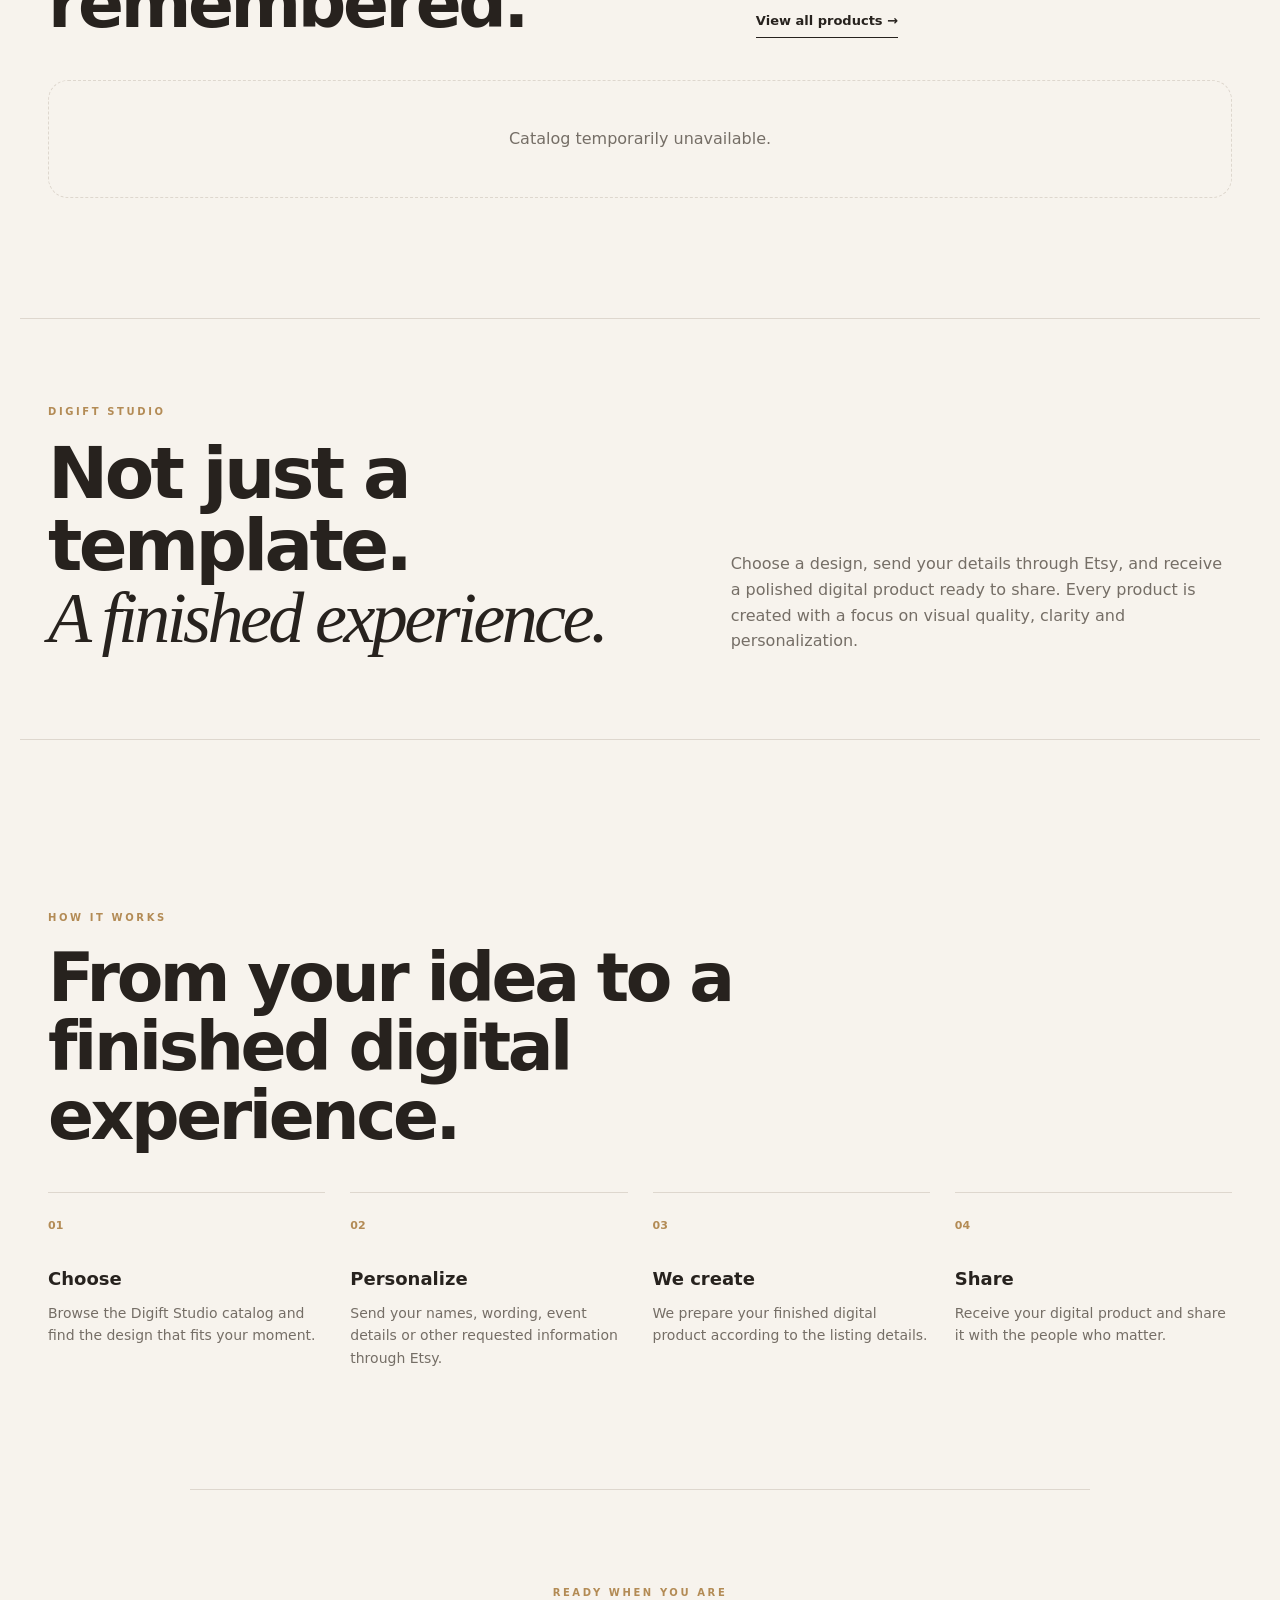
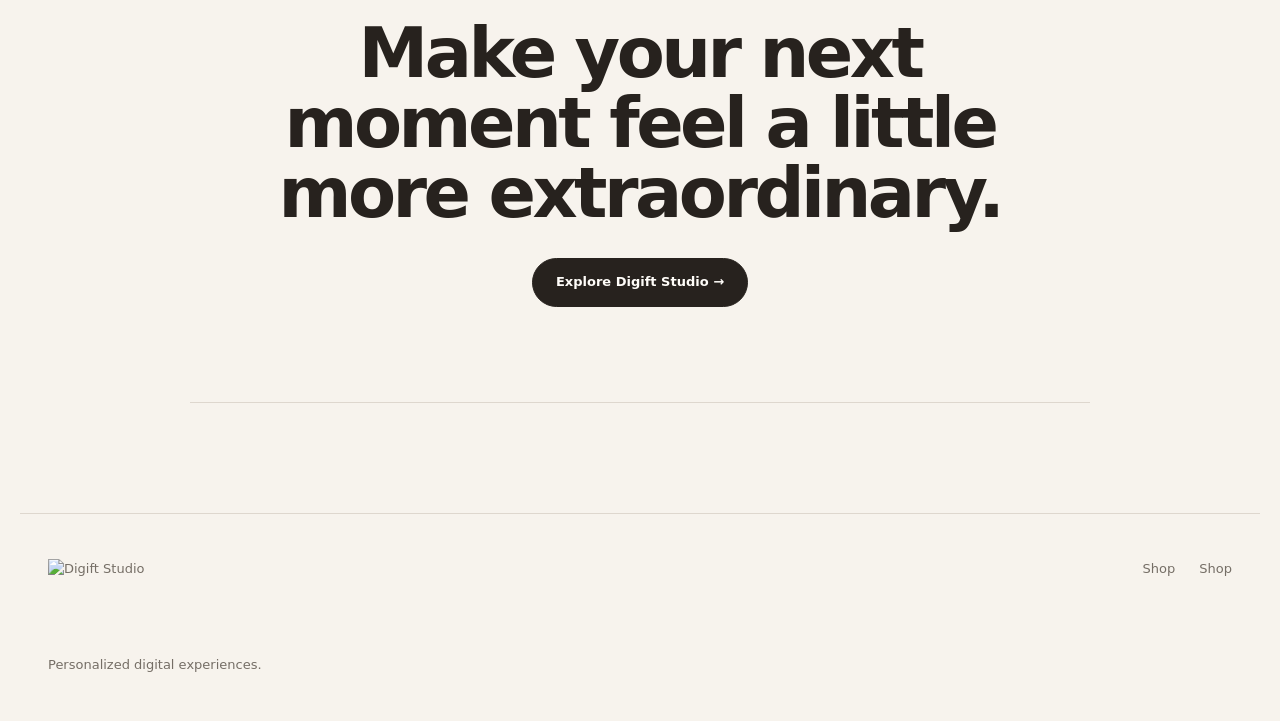
==== commit 82ffc3bd: "Use storefront navigation instead of assumed Etsy shop URL" ====
--- a/index.html
+++ b/index.html
@@ -58,7 +58,7 @@
 
 <section class="cta-section"><p class="eyebrow">READY WHEN YOU ARE</p><h2>Make your next moment feel a little more extraordinary.</h2><a class="button" href="/shop/">Explore Digift Studio →</a></section>
 </main>
-<footer><div><a class="brand footer-logo" href="/"><img src="/assets/digift-logo-transparent.png" alt="Digift Studio" width="150" height="150"></a><p>Personalized digital experiences.</p></div><div class="footer-links"><a href="/shop/">Shop</a><a href="https://www.etsy.com/shop/DigiftStudio" target="_blank" rel="noopener">Etsy Shop</a></div></footer>
+<footer><div><a class="brand footer-logo" href="/"><img src="/assets/digift-logo-transparent.png" alt="Digift Studio" width="150" height="150"></a><p>Personalized digital experiences.</p></div><div class="footer-links"><a href="/shop/">Shop</a><a href="/shop/">Shop</a></div></footer>
 <script src="/catalog.js"></script>
 <script>
 (async()=>{
--- a/styles.css
+++ b/styles.css
@@ -1,20 +1,12 @@
-:root{--bg:#0d0b0f;--panel:#17131a;--text:#f4eff5;--muted:#aaa1ae;--line:#302a33;--accent:#d8b6c8;--gold:#c7a16b;--max:1180px}
-*{box-sizing:border-box}
-html{scroll-behavior:smooth;scroll-padding-top:90px}
-body{margin:0;background:var(--bg);color:var(--text);font-family:Inter,ui-sans-serif,system-ui,-apple-system,BlinkMacSystemFont,"Segoe UI",sans-serif;line-height:1.6}
-a{color:inherit;text-decoration:none}
-a:focus-visible,summary:focus-visible{outline:2px solid var(--accent);outline-offset:4px;border-radius:4px}
-.skip-link{position:fixed;left:12px;top:-60px;background:#fff;color:#111;padding:10px 14px;border-radius:8px;z-index:100}
-.skip-link:focus{top:12px}
-.site-header{min-height:76px;display:flex;align-items:center;justify-content:space-between;max-width:var(--max);margin:auto;padding:0 28px;border-bottom:1px solid var(--line);position:relative;z-index:10}
-.brand{font-weight:800;letter-spacing:.16em;font-size:14px;white-space:nowrap}.brand span{font-weight:400;color:var(--muted)}
-.brand-logo{display:flex;align-items:center;letter-spacing:0}.brand-logo img{display:block;width:82px;height:68px;object-fit:contain}.footer-logo img{width:132px;height:88px;object-fit:contain}
-nav{display:flex;gap:28px;font-size:13px;color:var(--muted)}nav a:hover,.text-link:hover,.quiet-link:hover{color:var(--text)}.nav-shop{color:var(--text)}
-.mobile-nav{display:none;color:var(--text)}.mobile-nav summary{cursor:pointer;list-style:none;font-size:12px;letter-spacing:.1em;text-transform:uppercase}.mobile-nav summary::-webkit-details-marker{display:none}.mobile-nav-panel{position:absolute;right:0;top:64px;width:min(260px,calc(100vw - 44px));padding:10px;border:1px solid var(--line);border-radius:18px;background:rgba(23,19,26,.97);box-shadow:0 20px 60px #0008}.mobile-nav-panel a{display:block;padding:12px 14px;color:var(--muted)}.mobile-nav-panel a:hover{color:var(--text)}
-.hero{max-width:var(--max);margin:auto;padding:100px 28px}.hero-home{min-height:690px;display:grid;grid-template-columns:1.35fr .65fr;gap:40px;align-items:center}.eyebrow{font-size:11px;letter-spacing:.24em;color:var(--accent);font-weight:700;margin:0 0 18px}.hero h1{font-size:clamp(48px,8vw,92px);line-height:.98;letter-spacing:-.055em;margin:0;max-width:900px}.hero h1 em{font-family:Georgia,serif;font-weight:400}.hero-copy{max-width:650px;color:var(--muted);font-size:18px;margin:30px 0}.hero-actions{display:flex;align-items:center;gap:22px;flex-wrap:wrap}.button{display:inline-flex;align-items:center;justify-content:center;width:max-content;padding:13px 22px;border:1px solid #5b4e5a;border-radius:999px;background:#f1e8ee;color:#17121a;font-weight:700;font-size:13px}.quiet-link{color:var(--muted);font-size:13px;font-weight:600}.hero-brand{min-height:420px;display:grid;place-items:center}.hero-brand img{width:min(100%,512px);height:auto;display:block}
-.section{max-width:var(--max);margin:auto;padding:100px 28px}.section-heading{max-width:800px;margin-bottom:44px}.section h2{font-size:clamp(34px,5vw,60px);line-height:1.02;letter-spacing:-.04em;margin:0}.section-intro{color:var(--muted);max-width:650px;margin:18px 0 0}.cards{display:grid;grid-template-columns:repeat(3,1fr);gap:14px}.card{min-height:260px;border:1px solid var(--line);border-radius:22px;padding:28px;background:linear-gradient(145deg,#1a151c,#100d12);transition:transform .25s ease,border-color .25s ease}.card:hover{transform:translateY(-4px);border-color:#544653}.card span{color:var(--muted);font-size:12px}.card h3{font-size:22px;margin:65px 0 10px;line-height:1.2}.card p,.steps p,.feature p{color:var(--muted);margin:0}
-.feature{max-width:var(--max);margin:30px auto 80px;padding:0 28px;display:grid;grid-template-columns:1fr 1fr;gap:40px;align-items:center}.feature-copy{padding:50px 0}.feature-copy h2{font-size:clamp(48px,7vw,82px);font-family:Georgia,serif;font-weight:400;line-height:1;margin:0 0 24px}.text-link{display:inline-block;margin-top:28px;font-weight:700;border-bottom:1px solid #756a74;padding-bottom:5px}.feature-art{height:520px;border-radius:28px;border:1px solid var(--line);display:grid;place-items:center;overflow:hidden;position:relative;background:radial-gradient(circle at 50% 35%,#4b3042 0,#171118 45%,#0b090c 75%)}.art-glow{position:absolute;width:320px;height:320px;border-radius:50%;background:#8f5e78;filter:blur(80px);opacity:.22}.mini-card{position:relative;width:245px;height:340px;border:1px solid #8b7382;border-radius:8px;background:linear-gradient(145deg,#20161f,#0d0a0e);box-shadow:0 25px 70px #0009;padding:28px;display:flex;flex-direction:column;justify-content:space-between;text-align:center}.mini-card small{font-size:8px;letter-spacing:.28em}.mini-card strong{font-family:Georgia,serif;font-size:28px;line-height:1.05;font-weight:400}.mini-card i{font-size:8px;letter-spacing:.2em;font-style:normal;color:#bda9b5}
-.steps{display:grid;grid-template-columns:repeat(4,1fr);gap:24px}.steps>div{border-top:1px solid var(--line);padding-top:18px}.steps b{color:var(--accent);font-size:12px}.steps h3{font-size:19px;margin:28px 0 8px}.cta-section{max-width:900px;margin:20px auto 110px;padding:90px 28px;text-align:center;border-top:1px solid var(--line);border-bottom:1px solid var(--line)}.cta-section h2{font-size:clamp(38px,6vw,68px);line-height:1.02;letter-spacing:-.04em;margin:0 0 30px}
-footer{border-top:1px solid var(--line);max-width:var(--max);margin:auto;padding:45px 28px;display:flex;justify-content:space-between;gap:30px;color:var(--muted);font-size:13px}.footer-logo{display:inline-flex;align-items:center}footer .brand{color:var(--text)}footer p{margin:8px 0 0}.footer-links{display:flex;gap:24px;align-items:flex-start}.footer-links a:hover{color:var(--text)}
-@media(max-width:760px){.desktop-nav{display:none}.mobile-nav{display:block}.site-header{padding:0 22px}.hero-home{grid-template-columns:1fr;min-height:auto;padding-top:78px}.hero-brand{min-height:230px;order:-1}.hero-brand img{width:min(88vw,460px)}.hero h1{font-size:clamp(46px,14vw,72px)}.hero-copy{font-size:16px}.cards,.feature,.steps{grid-template-columns:1fr}.feature-art{height:420px}.section{padding:75px 22px}.hero{padding:70px 22px}.feature{padding:0 22px}.feature-copy{padding:25px 0}.cta-section{margin:10px 22px 80px;padding:65px 10px}footer{margin:0 22px;padding-left:0;padding-right:0;flex-direction:column}.footer-links{flex-wrap:wrap}.card{min-height:220px}.card h3{margin-top:42px}}
-@media(prefers-reduced-motion:reduce){html{scroll-behavior:auto}.card{transition:none}.card:hover{transform:none}}
+:root{--bg:#f7f3ed;--paper:#fffdf9;--ink:#27221e;--muted:#756e66;--line:#ded7ce;--gold:#b38b55;--soft:#eee7de;--max:1240px}
+*{box-sizing:border-box}html{scroll-behavior:smooth;scroll-padding-top:90px}body{margin:0;background:var(--bg);color:var(--ink);font-family:Inter,ui-sans-serif,system-ui,-apple-system,BlinkMacSystemFont,"Segoe UI",sans-serif;line-height:1.6}a{color:inherit;text-decoration:none}img{max-width:100%}button{font:inherit}a:focus-visible,button:focus-visible,summary:focus-visible{outline:2px solid var(--gold);outline-offset:4px}.skip-link{position:fixed;left:12px;top:-60px;background:#fff;color:#111;padding:10px 14px;border-radius:8px;z-index:100}.skip-link:focus{top:12px}
+.site-header{height:82px;display:flex;align-items:center;justify-content:space-between;max-width:var(--max);margin:auto;padding:0 28px;border-bottom:1px solid var(--line);position:relative;z-index:10;background:rgba(247,243,237,.88);backdrop-filter:blur(18px)}.brand-logo{display:flex;align-items:center}.brand-logo img{display:block;width:92px;height:68px;object-fit:contain}.desktop-nav{display:flex;gap:30px;font-size:13px;color:var(--muted)}.desktop-nav a:hover{color:var(--ink)}.mobile-nav{display:none}.mobile-nav summary{cursor:pointer;list-style:none;font-size:12px;letter-spacing:.12em;text-transform:uppercase}.mobile-nav summary::-webkit-details-marker{display:none}.mobile-nav-panel{position:absolute;right:22px;top:70px;width:min(270px,calc(100vw - 44px));padding:10px;border:1px solid var(--line);border-radius:18px;background:rgba(255,253,249,.98);box-shadow:0 20px 60px #40362918}.mobile-nav-panel a{display:block;padding:12px 14px;color:var(--muted)}
+.hero{max-width:var(--max);margin:auto;padding:90px 28px}.hero-home{min-height:680px;display:grid;grid-template-columns:1.18fr .82fr;gap:50px;align-items:center}.eyebrow{font-size:10px;letter-spacing:.26em;color:var(--gold);font-weight:800;margin:0 0 17px}.hero h1{font-size:clamp(52px,7.4vw,94px);line-height:.94;letter-spacing:-.06em;margin:0;max-width:900px;font-weight:600}.hero h1 em,.statement em{font-family:Georgia,serif;font-weight:400}.hero-copy{max-width:650px;color:var(--muted);font-size:18px;margin:30px 0}.hero-actions{display:flex;align-items:center;gap:22px;flex-wrap:wrap}.button{display:inline-flex;align-items:center;justify-content:center;padding:13px 23px;border:1px solid var(--ink);border-radius:999px;background:var(--ink);color:#fffdf9;font-weight:700;font-size:13px}.button:hover{transform:translateY(-1px)}.quiet-link{color:var(--muted);font-size:13px;font-weight:700}.quiet-link:hover,.text-link:hover{color:var(--ink)}.hero-brand{min-height:420px;display:grid;place-items:center}.hero-brand img{width:min(100%,520px);height:auto;filter:drop-shadow(0 25px 35px #6d523018)}.hero-trust{display:flex;gap:18px;margin-top:42px;flex-wrap:wrap;color:var(--muted);font-size:11px;text-transform:uppercase;letter-spacing:.12em}.hero-trust span+span:before{content:"•";margin-right:18px;color:var(--gold)}
+.section{max-width:var(--max);margin:auto;padding:100px 28px}.section-tight{padding-top:55px}.section-heading{max-width:850px;margin-bottom:42px}.section-heading h2,.shop-hero h1{font-size:clamp(38px,5.3vw,68px);line-height:1.02;letter-spacing:-.05em;margin:0}.section-intro{color:var(--muted);max-width:700px;margin:18px 0 0}.row-heading{display:flex;justify-content:space-between;gap:30px;align-items:end}.text-link{font-size:13px;font-weight:800;white-space:nowrap;border-bottom:1px solid var(--ink);padding-bottom:5px}.category-grid{display:grid;grid-template-columns:repeat(4,1fr);gap:12px}.category-card{min-height:185px;padding:22px;border:1px solid var(--line);background:var(--paper);border-radius:20px;display:flex;flex-direction:column;justify-content:space-between;transition:transform .25s ease,border-color .25s ease}.category-card:hover{transform:translateY(-4px);border-color:#bda989}.category-card span{font-size:11px;color:var(--gold)}.category-card strong{font-family:Georgia,serif;font-weight:400;font-size:24px;line-height:1.1}.category-card small{font-size:11px;color:var(--muted)}
+.catalog-loading,.catalog-empty{padding:45px 20px;text-align:center;color:var(--muted);border:1px dashed var(--line);border-radius:20px}.product-grid{display:grid;grid-template-columns:repeat(3,1fr);gap:22px}.product-card{background:var(--paper);border:1px solid var(--line);border-radius:20px;overflow:hidden;transition:transform .25s ease,box-shadow .25s ease}.product-card:hover{transform:translateY(-5px);box-shadow:0 20px 55px #51433216}.product-media{display:block;aspect-ratio:4/5;background:var(--soft);overflow:hidden}.product-media img{width:100%;height:100%;object-fit:cover;display:block;transition:transform .45s ease}.product-card:hover .product-media img{transform:scale(1.025)}.media-placeholder{height:100%;display:grid;place-items:center;color:var(--gold);font-family:Georgia,serif;letter-spacing:.2em}.product-info{padding:19px}.product-category{font-size:9px;letter-spacing:.18em;text-transform:uppercase;color:var(--gold);font-weight:800;margin:0 0 8px}.product-info h3{font-family:Georgia,serif;font-size:21px;line-height:1.2;font-weight:400;margin:0;min-height:51px}.product-bottom{display:flex;justify-content:space-between;align-items:center;margin-top:18px;padding-top:14px;border-top:1px solid var(--line);font-size:13px}.product-link{font-weight:800}.product-link:hover{color:var(--gold)}
+.statement{max-width:var(--max);margin:20px auto 70px;padding:85px 28px;border-top:1px solid var(--line);border-bottom:1px solid var(--line);display:grid;grid-template-columns:1.1fr .9fr;gap:70px;align-items:end}.statement h2{font-size:clamp(40px,6vw,72px);line-height:1;letter-spacing:-.05em;margin:0}.statement>p{color:var(--muted);max-width:520px;margin:0;font-size:16px}.steps{display:grid;grid-template-columns:repeat(4,1fr);gap:25px}.steps>div{border-top:1px solid var(--line);padding-top:18px}.steps b{color:var(--gold);font-size:11px}.steps h3{font-size:18px;margin:28px 0 8px}.steps p{color:var(--muted);font-size:14px;margin:0}.cta-section{max-width:900px;margin:20px auto 110px;padding:95px 28px;text-align:center;border-top:1px solid var(--line);border-bottom:1px solid var(--line)}.cta-section h2{font-size:clamp(40px,6vw,70px);line-height:1;letter-spacing:-.05em;margin:0 0 30px}
+.shop-hero{max-width:900px;margin:auto;padding:90px 28px 55px}.shop-hero h1{font-size:clamp(50px,7vw,82px)}.shop-hero>p:last-child{color:var(--muted);max-width:650px;font-size:17px;margin-top:22px}.shop-toolbar{max-width:var(--max);margin:auto;padding:0 28px 25px;display:flex;align-items:center;justify-content:space-between;gap:20px;border-bottom:1px solid var(--line)}.filter-list{display:flex;gap:8px;flex-wrap:wrap}.filter{border:1px solid var(--line);background:transparent;border-radius:999px;padding:8px 13px;color:var(--muted);font-size:11px;cursor:pointer}.filter.active,.filter:hover{background:var(--ink);border-color:var(--ink);color:#fff}.shop-toolbar>span{font-size:11px;color:var(--muted);white-space:nowrap}.section-shop{padding-top:45px}.product-detail{max-width:var(--max);margin:auto;padding:75px 28px 100px;display:grid;grid-template-columns:1.05fr .95fr;gap:65px}.product-gallery{display:grid;gap:14px}.product-gallery img{width:100%;display:block;border-radius:20px;background:var(--soft)}.product-detail-copy{padding-top:30px;position:sticky;top:110px;height:max-content}.product-detail-copy h1{font-family:Georgia,serif;font-weight:400;font-size:clamp(42px,5vw,70px);line-height:1.02;letter-spacing:-.045em;margin:0}.product-price{font-size:20px;font-weight:700;margin:22px 0}.product-description{color:var(--muted);font-size:15px;line-height:1.8;white-space:normal}.personalized-note{margin:30px 0;padding:18px;border:1px solid var(--line);border-radius:16px;background:var(--paper);display:grid;gap:5px;font-size:13px}.personalized-note span{color:var(--muted)}.back-link{display:block;margin-top:20px;font-size:12px;color:var(--muted)}.product-video{max-width:720px;margin:0 auto 100px;padding:0 28px}.product-video video{width:100%;max-height:780px;border-radius:20px;background:#111}
+footer{border-top:1px solid var(--line);max-width:var(--max);margin:auto;padding:45px 28px;display:flex;justify-content:space-between;gap:30px;color:var(--muted);font-size:13px}.footer-logo{display:inline-flex}.footer-logo img{width:132px;height:88px;object-fit:contain}footer p{margin:8px 0 0}.footer-links{display:flex;gap:24px;align-items:flex-start}.footer-links a:hover{color:var(--ink)}
+@media(max-width:900px){.hero-home{grid-template-columns:1fr}.hero-brand{order:-1;min-height:260px}.category-grid{grid-template-columns:repeat(2,1fr)}.product-grid{grid-template-columns:repeat(2,1fr)}.statement{grid-template-columns:1fr;gap:35px}.steps{grid-template-columns:repeat(2,1fr)}.product-detail{grid-template-columns:1fr}.product-detail-copy{position:static;padding-top:0}}
+@media(max-width:680px){.desktop-nav{display:none}.mobile-nav{display:block}.site-header{padding:0 20px;height:74px}.hero{padding:70px 20px}.hero-home{min-height:auto}.hero-brand img{width:min(88vw,450px)}.hero h1{font-size:clamp(48px,14vw,72px)}.hero-copy{font-size:16px}.section{padding:70px 20px}.section-heading{margin-bottom:30px}.row-heading{display:block}.row-heading .text-link{display:inline-block;margin-top:18px}.category-grid,.product-grid,.steps{grid-template-columns:1fr}.category-card{min-height:155px}.product-info h3{min-height:0}.statement{margin:10px 20px 60px;padding:65px 0}.cta-section{margin:10px 20px 75px;padding:65px 5px}.shop-hero{padding:65px 20px 40px}.shop-toolbar{padding:0 20px 20px;align-items:flex-start;flex-direction:column}.product-detail{padding:45px 20px 70px}.product-video{padding:0 20px;margin-bottom:70px}footer{margin:0 20px;padding-left:0;padding-right:0;flex-direction:column}.footer-links{flex-wrap:wrap}.product-gallery{gap:9px}}
+@media(prefers-reduced-motion:reduce){html{scroll-behavior:auto}.product-card,.category-card{transition:none}.product-card:hover,.category-card:hover{transform:none}.product-media img{transition:none}}
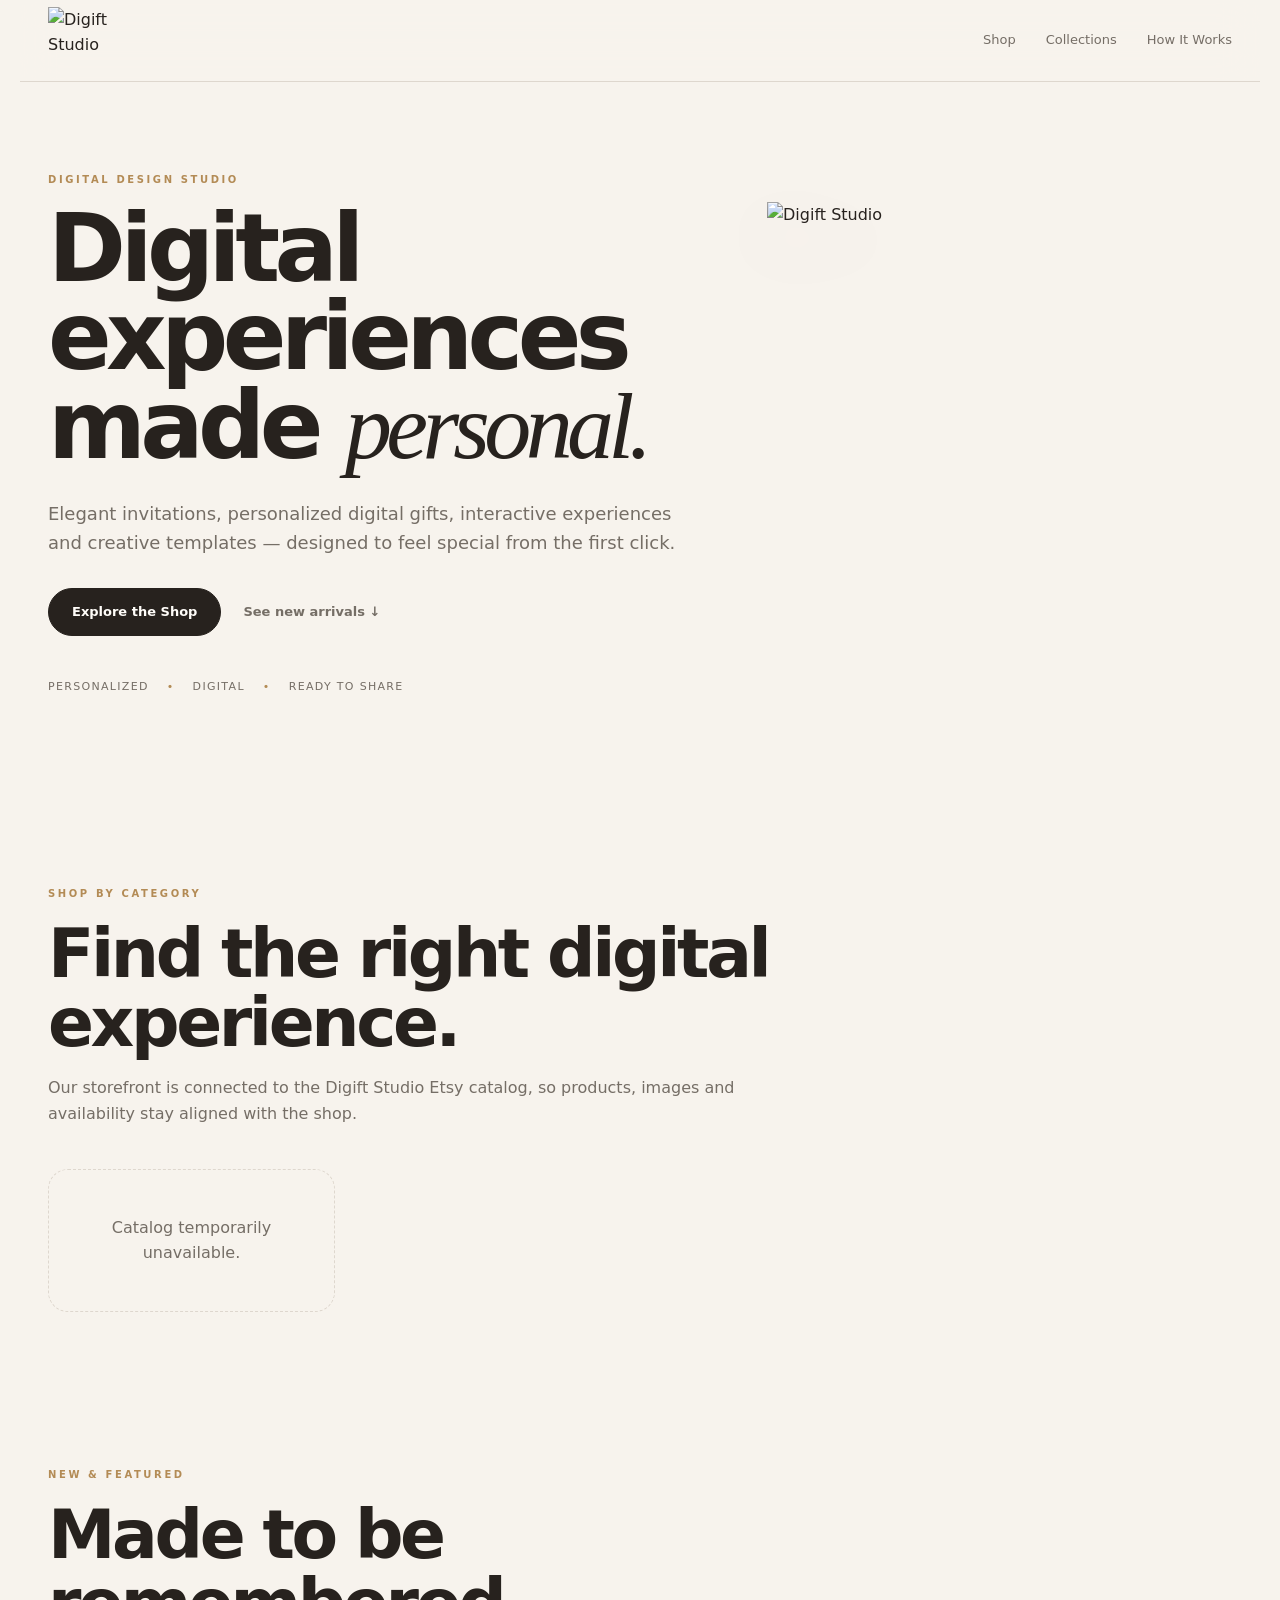
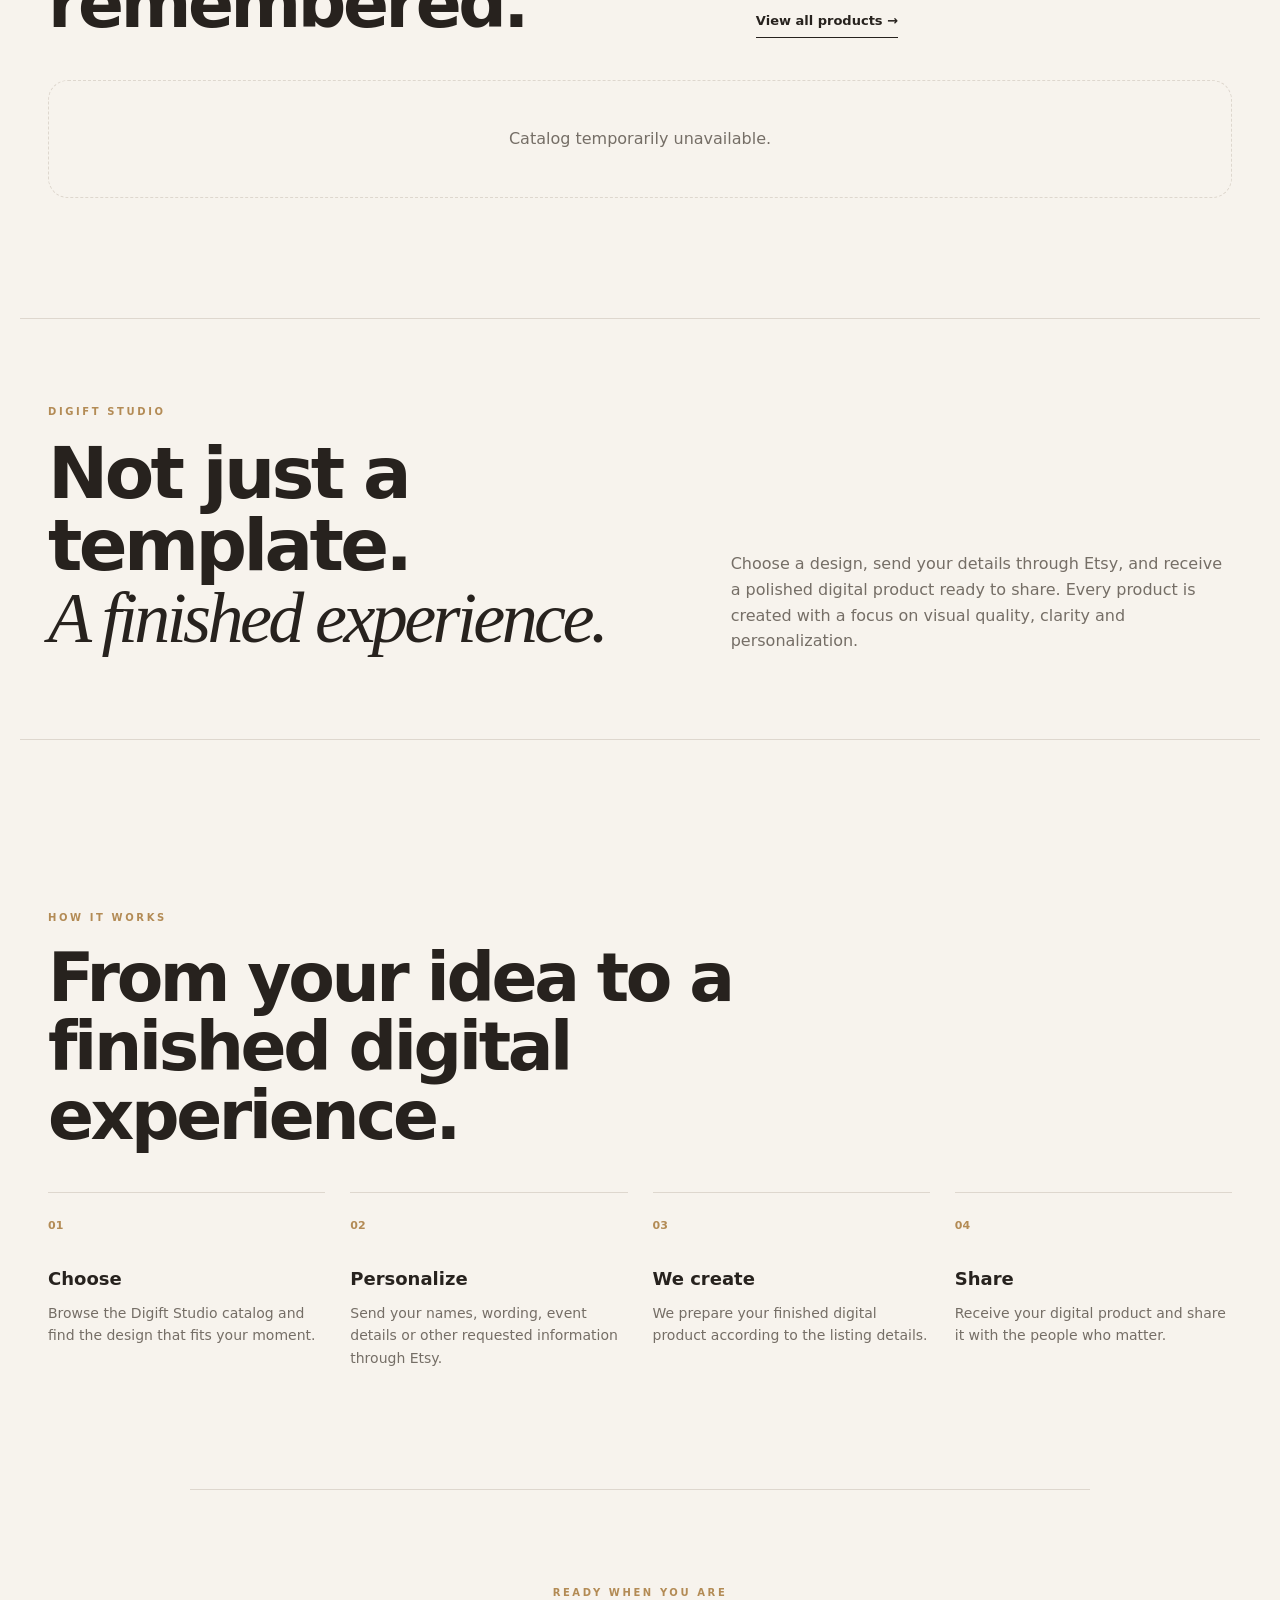
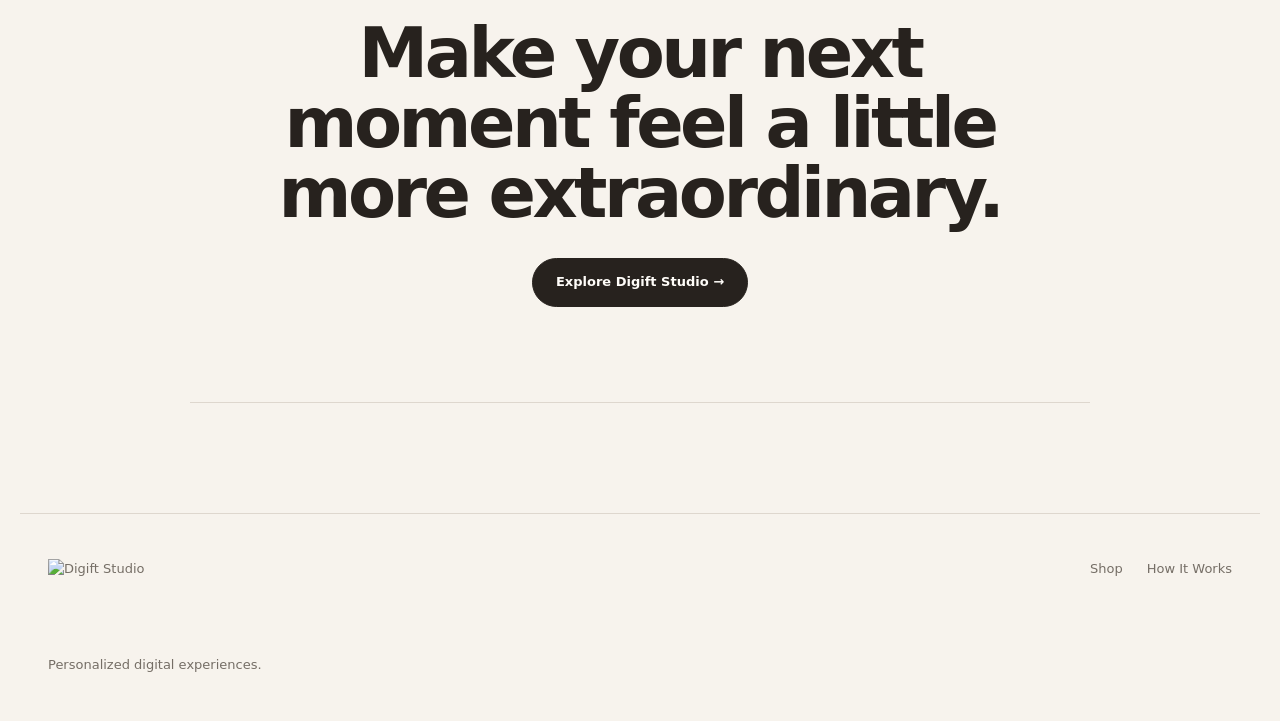
==== commit 3b23c028: "Polish homepage footer navigation" ====
--- a/index.html
+++ b/index.html
@@ -58,7 +58,7 @@
 
 <section class="cta-section"><p class="eyebrow">READY WHEN YOU ARE</p><h2>Make your next moment feel a little more extraordinary.</h2><a class="button" href="/shop/">Explore Digift Studio →</a></section>
 </main>
-<footer><div><a class="brand footer-logo" href="/"><img src="/assets/digift-logo-transparent.png" alt="Digift Studio" width="150" height="150"></a><p>Personalized digital experiences.</p></div><div class="footer-links"><a href="/shop/">Shop</a><a href="/shop/">Shop</a></div></footer>
+<footer><div><a class="brand footer-logo" href="/"><img src="/assets/digift-logo-transparent.png" alt="Digift Studio" width="150" height="150"></a><p>Personalized digital experiences.</p></div><div class="footer-links"><a href="/shop/">Shop</a><a href="/#how-it-works">How It Works</a></div></footer>
 <script src="/catalog.js"></script>
 <script>
 (async()=>{
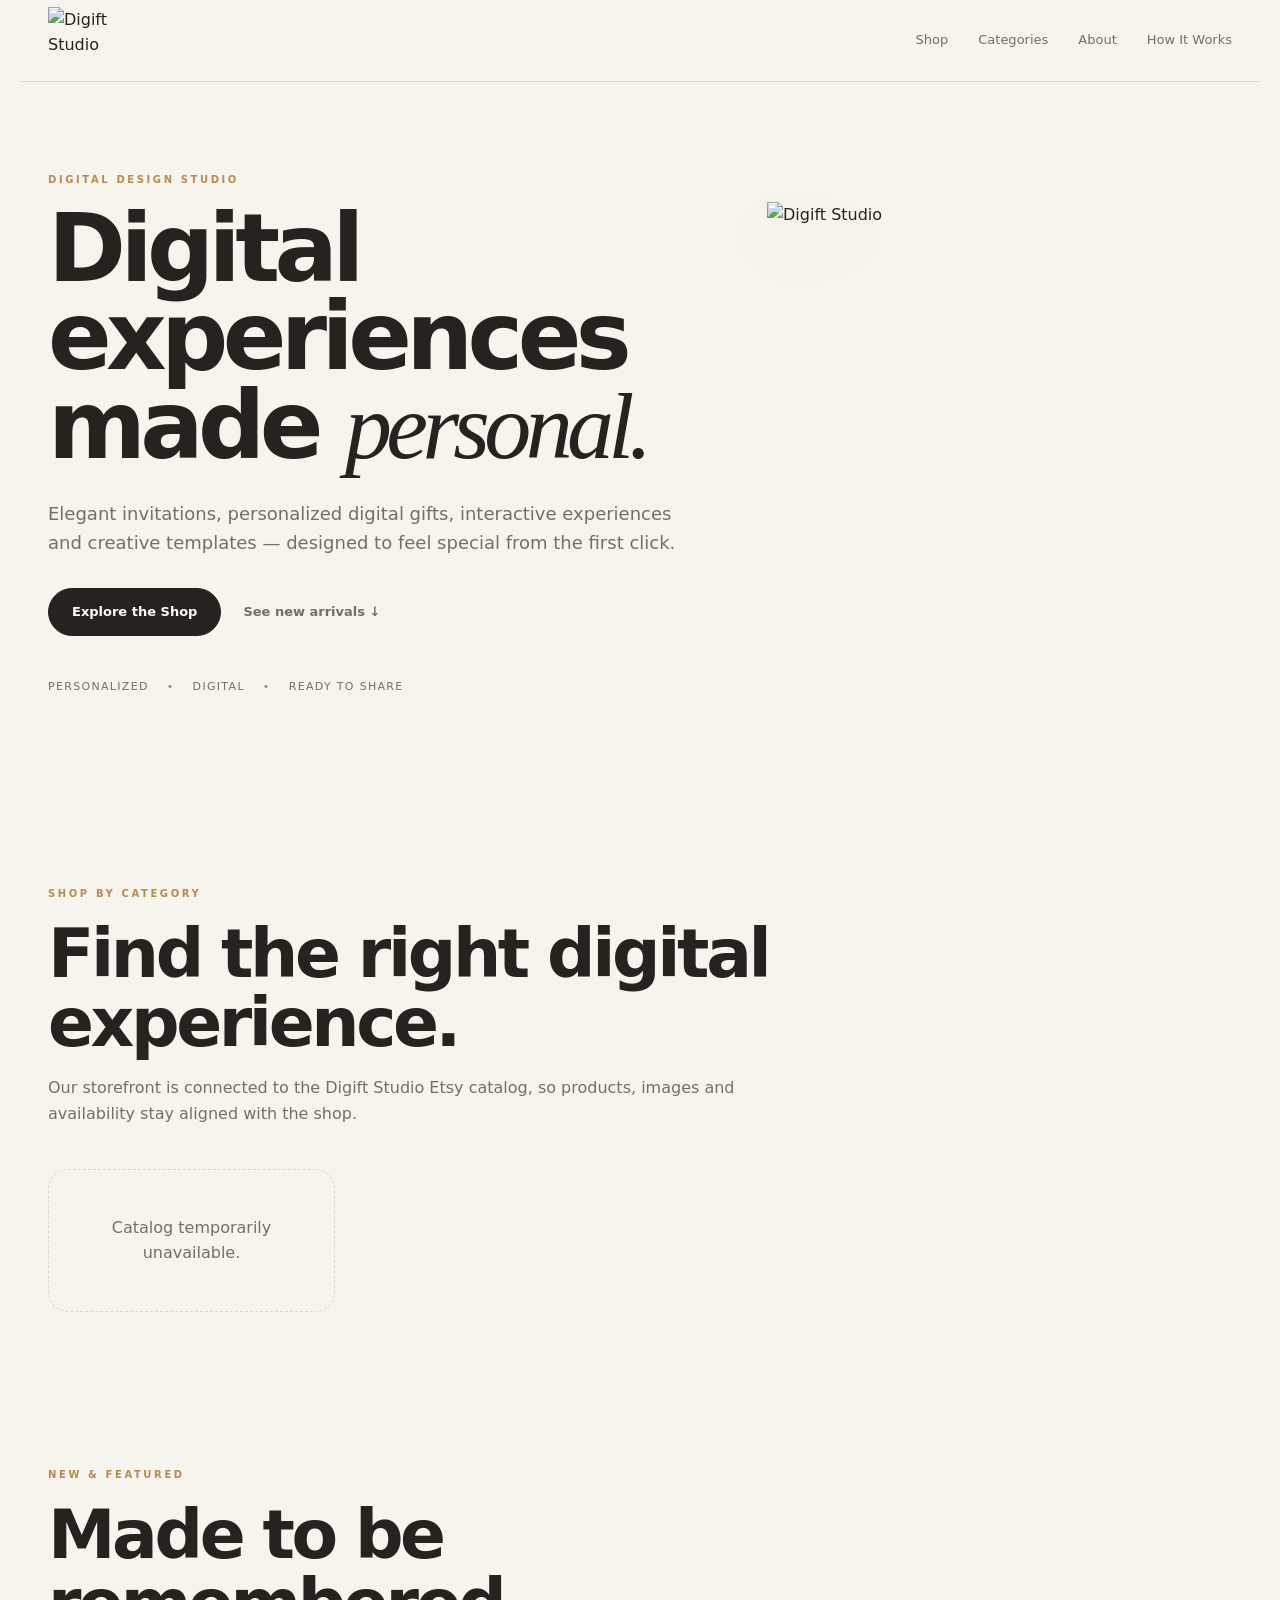
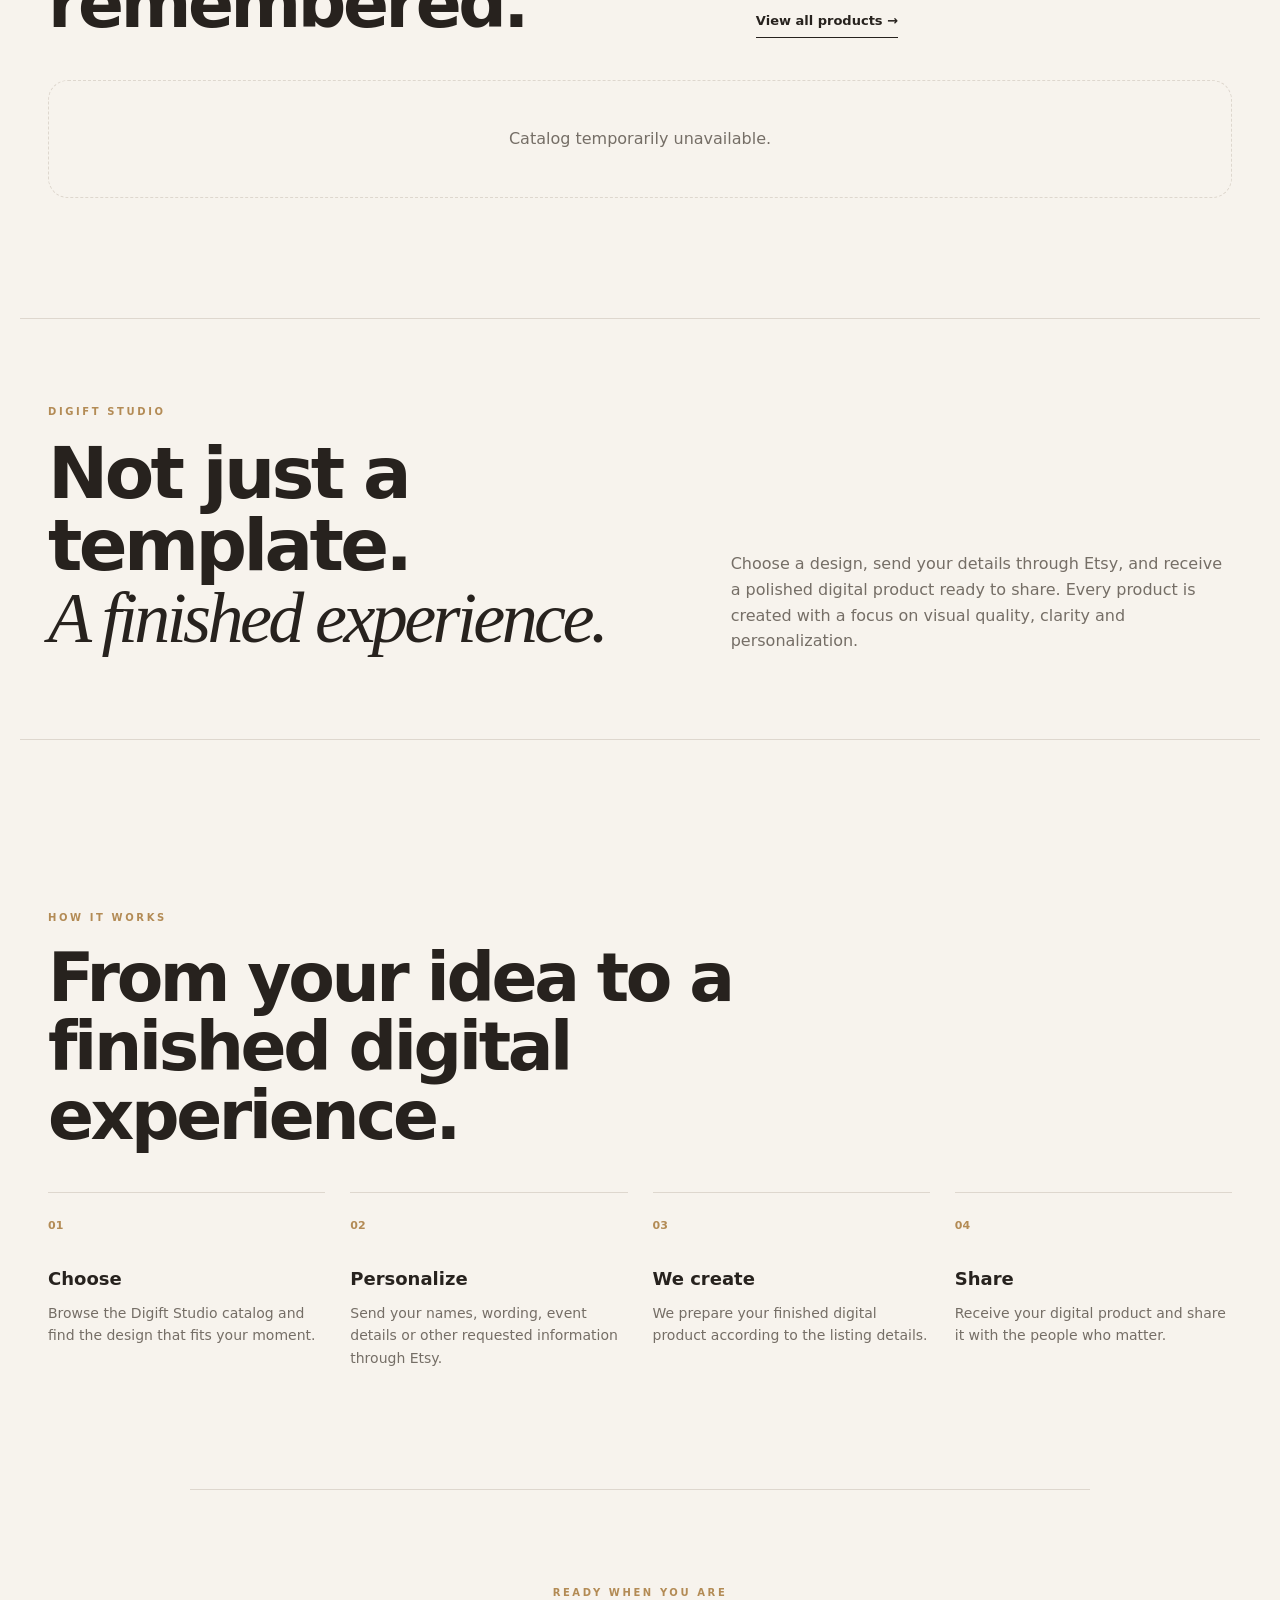
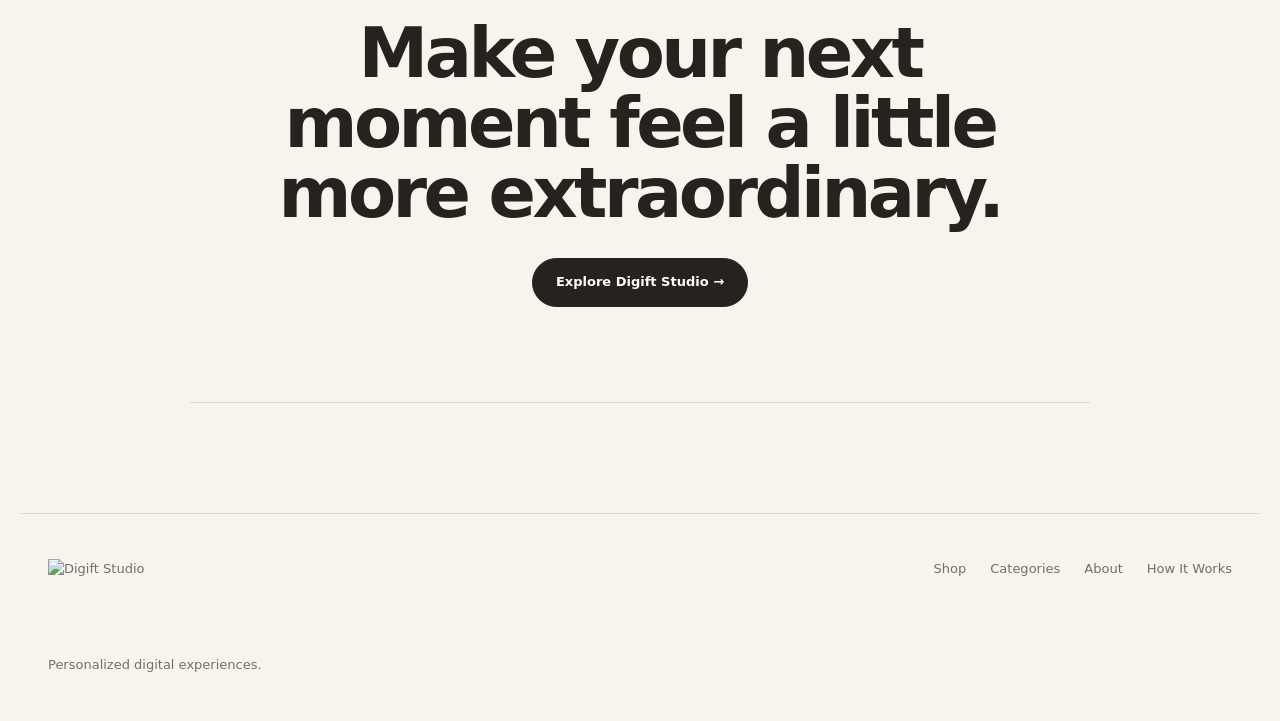
==== commit de0951cc: "Connect homepage to primary content pages" ====
--- a/index.html
+++ b/index.html
@@ -20,7 +20,7 @@
 <header class="site-header">
 <a class="brand brand-logo" href="/" aria-label="Digift Studio home"><img src="/assets/digift-logo-transparent.png" alt="Digift Studio" width="132" height="132"></a>
 <nav class="desktop-nav" aria-label="Primary navigation">
-<a href="/shop/">Shop</a><a href="#collections">Collections</a><a href="#how-it-works">How It Works</a>
+<a href="/shop/">Shop</a><a href="/categories/">Categories</a><a href="/about/">About</a><a href="/how-it-works/">How It Works</a>
 </nav>
 <details class="mobile-nav"><summary>Menu</summary><div class="mobile-nav-panel"><a href="/shop/">Shop</a><a href="#collections">Collections</a><a href="#how-it-works">How It Works</a></div></details>
 </header>
@@ -58,7 +58,7 @@
 
 <section class="cta-section"><p class="eyebrow">READY WHEN YOU ARE</p><h2>Make your next moment feel a little more extraordinary.</h2><a class="button" href="/shop/">Explore Digift Studio →</a></section>
 </main>
-<footer><div><a class="brand footer-logo" href="/"><img src="/assets/digift-logo-transparent.png" alt="Digift Studio" width="150" height="150"></a><p>Personalized digital experiences.</p></div><div class="footer-links"><a href="/shop/">Shop</a><a href="/#how-it-works">How It Works</a></div></footer>
+<footer><div><a class="brand footer-logo" href="/"><img src="/assets/digift-logo-transparent.png" alt="Digift Studio" width="150" height="150"></a><p>Personalized digital experiences.</p></div><div class="footer-links"><a href="/shop/">Shop</a><a href="/categories/">Categories</a><a href="/about/">About</a><a href="/how-it-works/">How It Works</a></div></footer>
 <script src="/catalog.js"></script>
 <script>
 (async()=>{
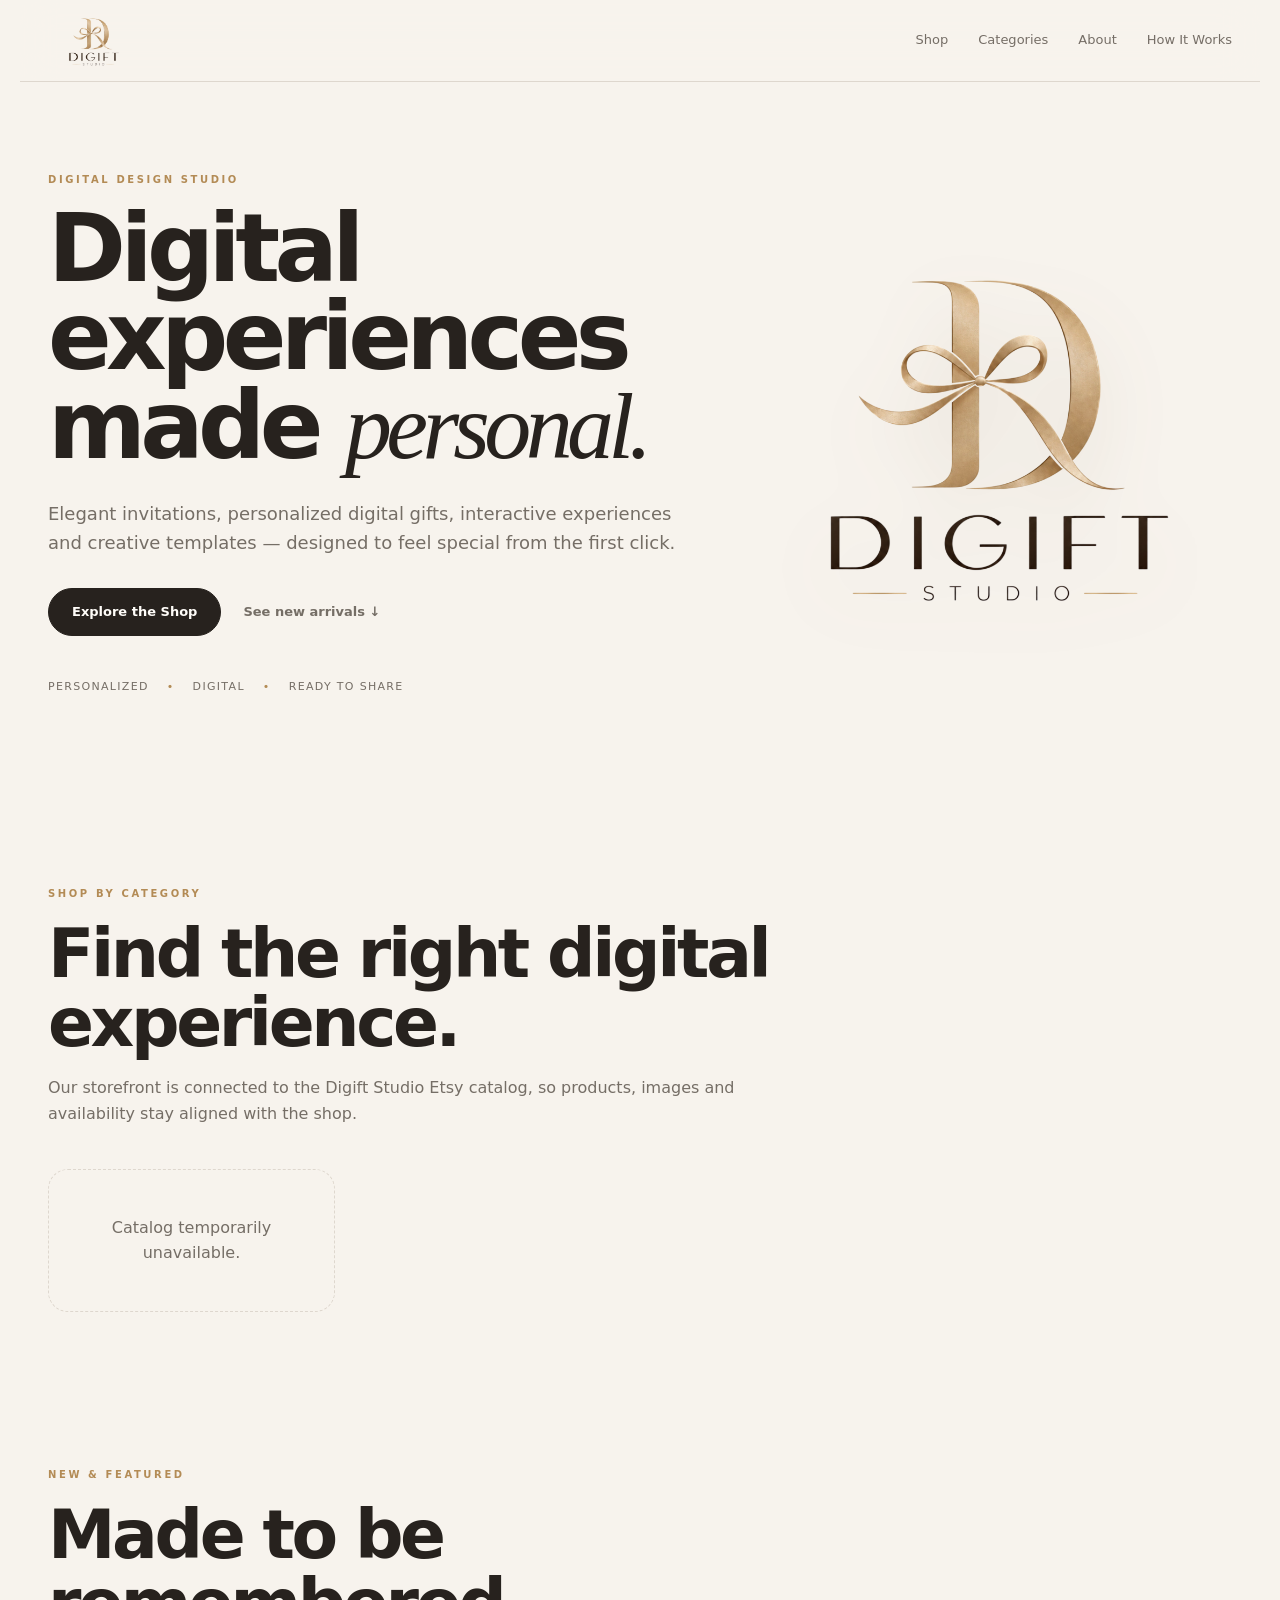
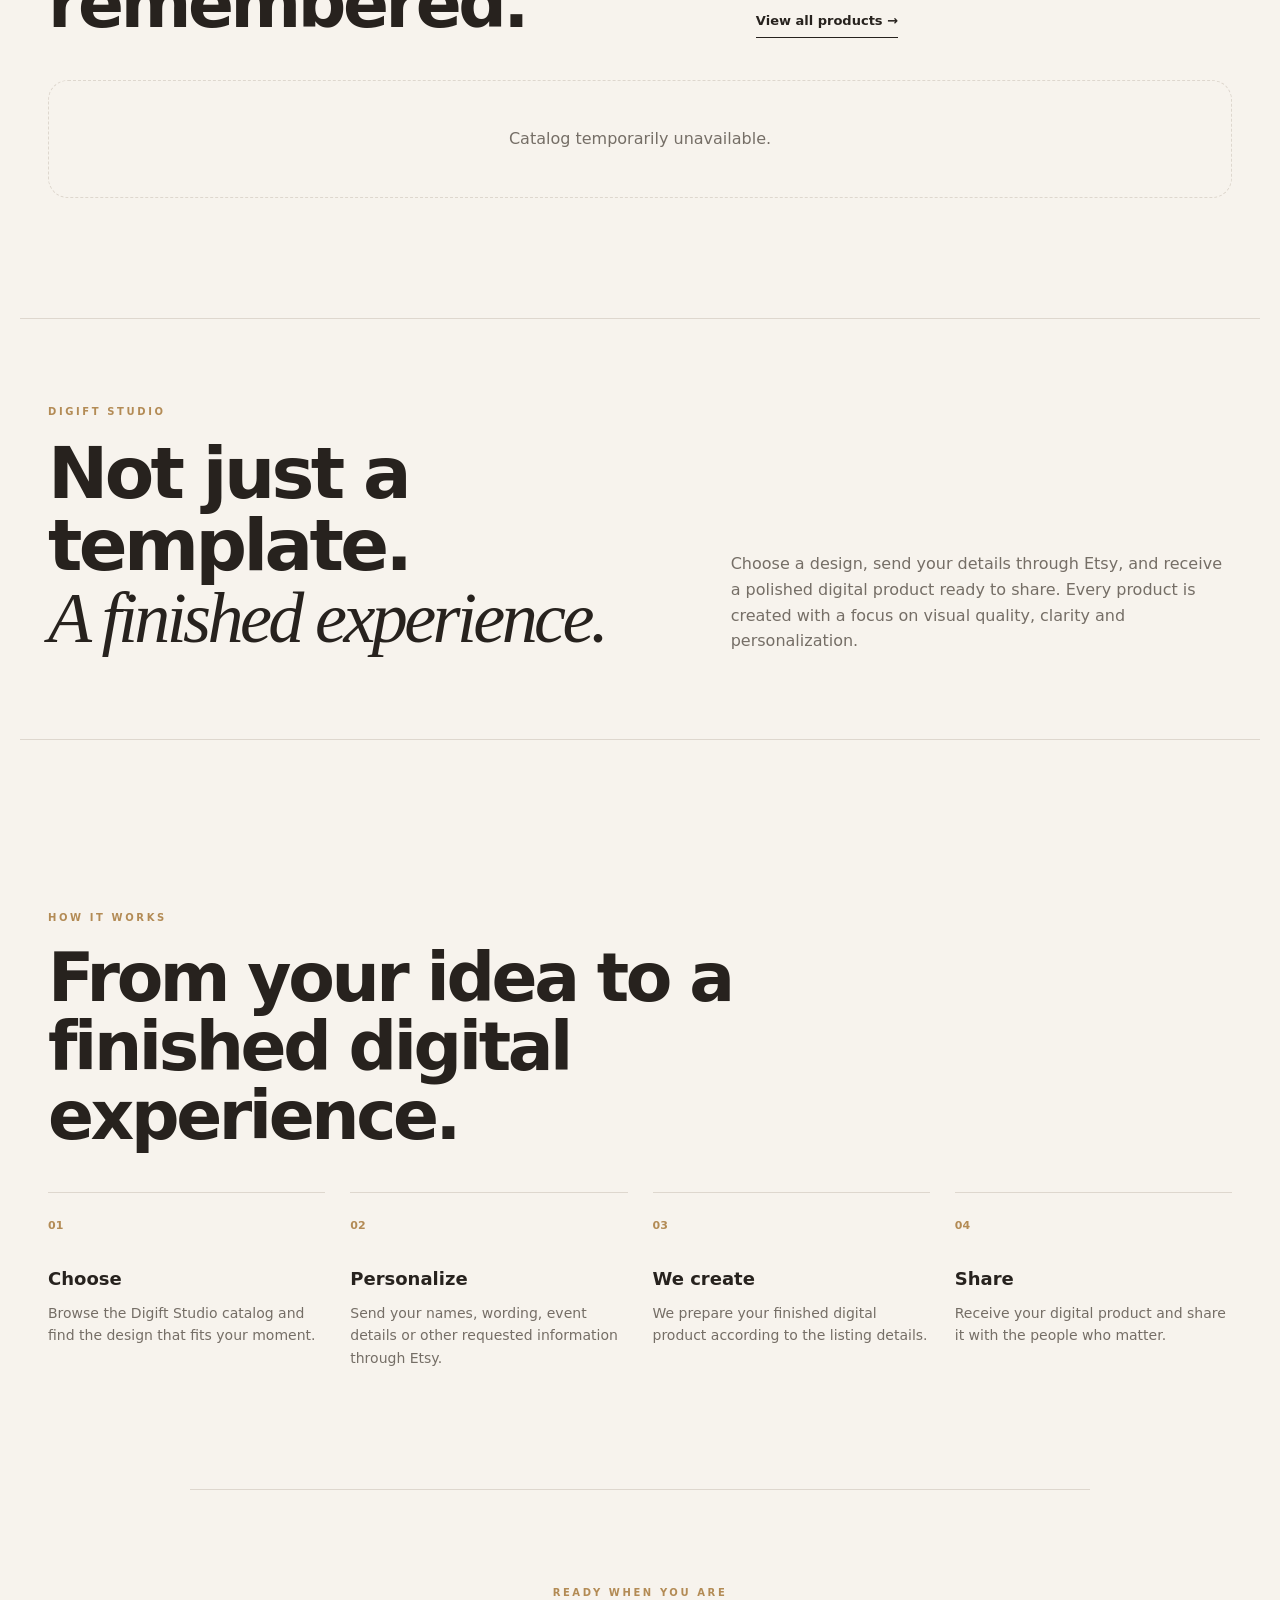
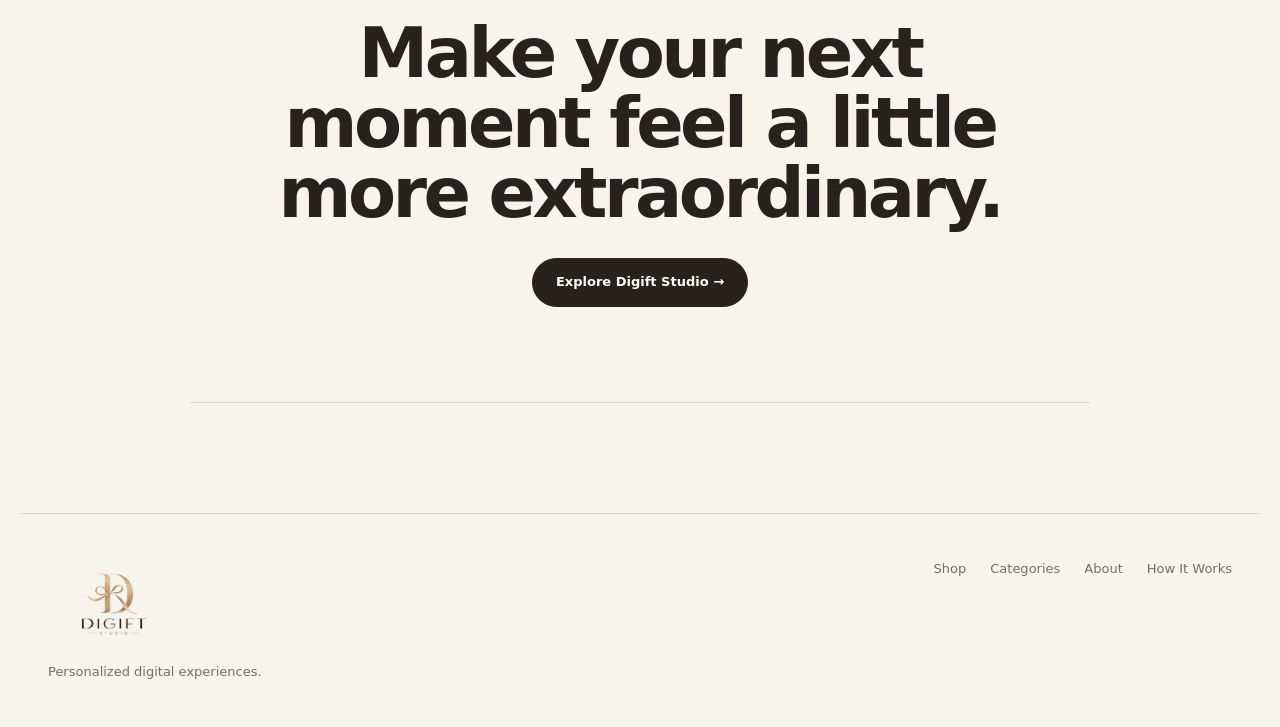
==== commit d917db6d: "Bust catalog script cache after Etsy sync fix" ====
--- a/index.html
+++ b/index.html
@@ -59,7 +59,7 @@
 <section class="cta-section"><p class="eyebrow">READY WHEN YOU ARE</p><h2>Make your next moment feel a little more extraordinary.</h2><a class="button" href="/shop/">Explore Digift Studio →</a></section>
 </main>
 <footer><div><a class="brand footer-logo" href="/"><img src="/assets/digift-logo-transparent.png" alt="Digift Studio" width="150" height="150"></a><p>Personalized digital experiences.</p></div><div class="footer-links"><a href="/shop/">Shop</a><a href="/categories/">Categories</a><a href="/about/">About</a><a href="/how-it-works/">How It Works</a></div></footer>
-<script src="/catalog.js"></script>
+<script src="/catalog.js?v=20261006-2242"></script>
 <script>
 (async()=>{
  try{
